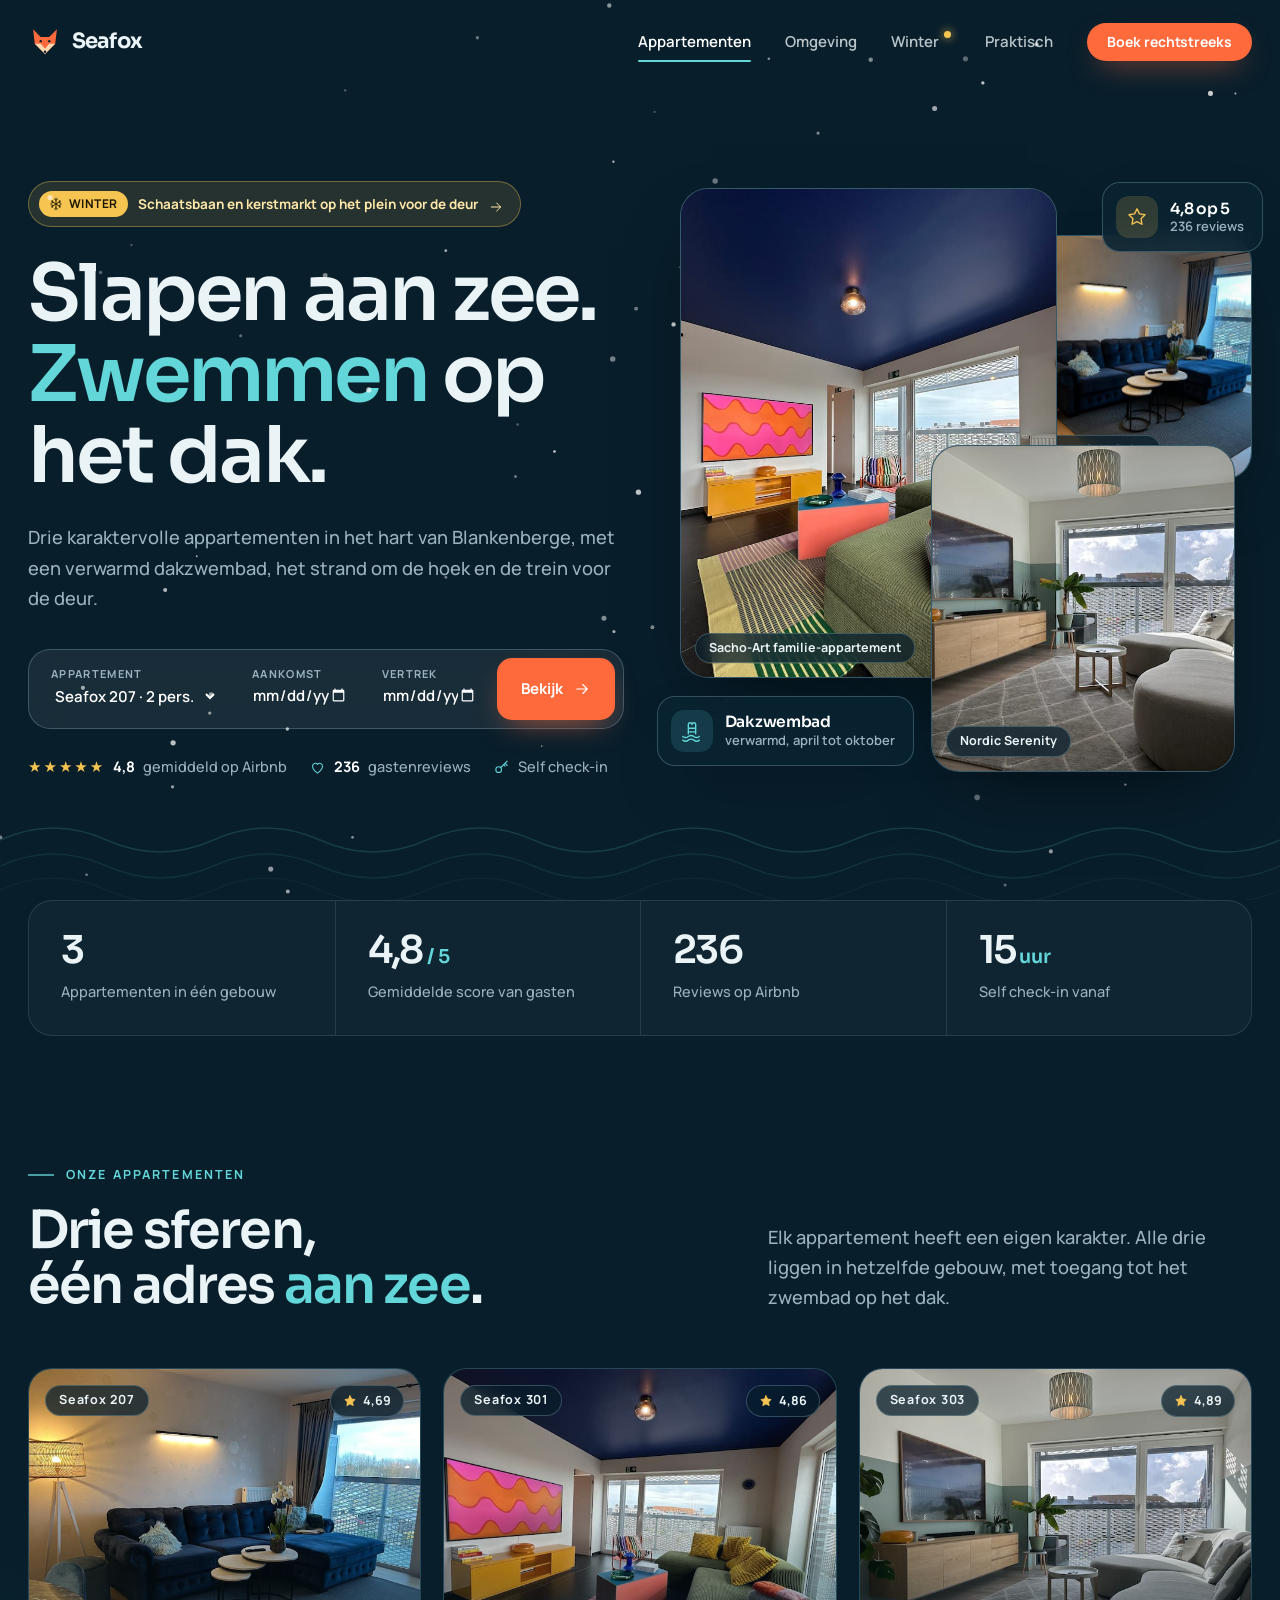
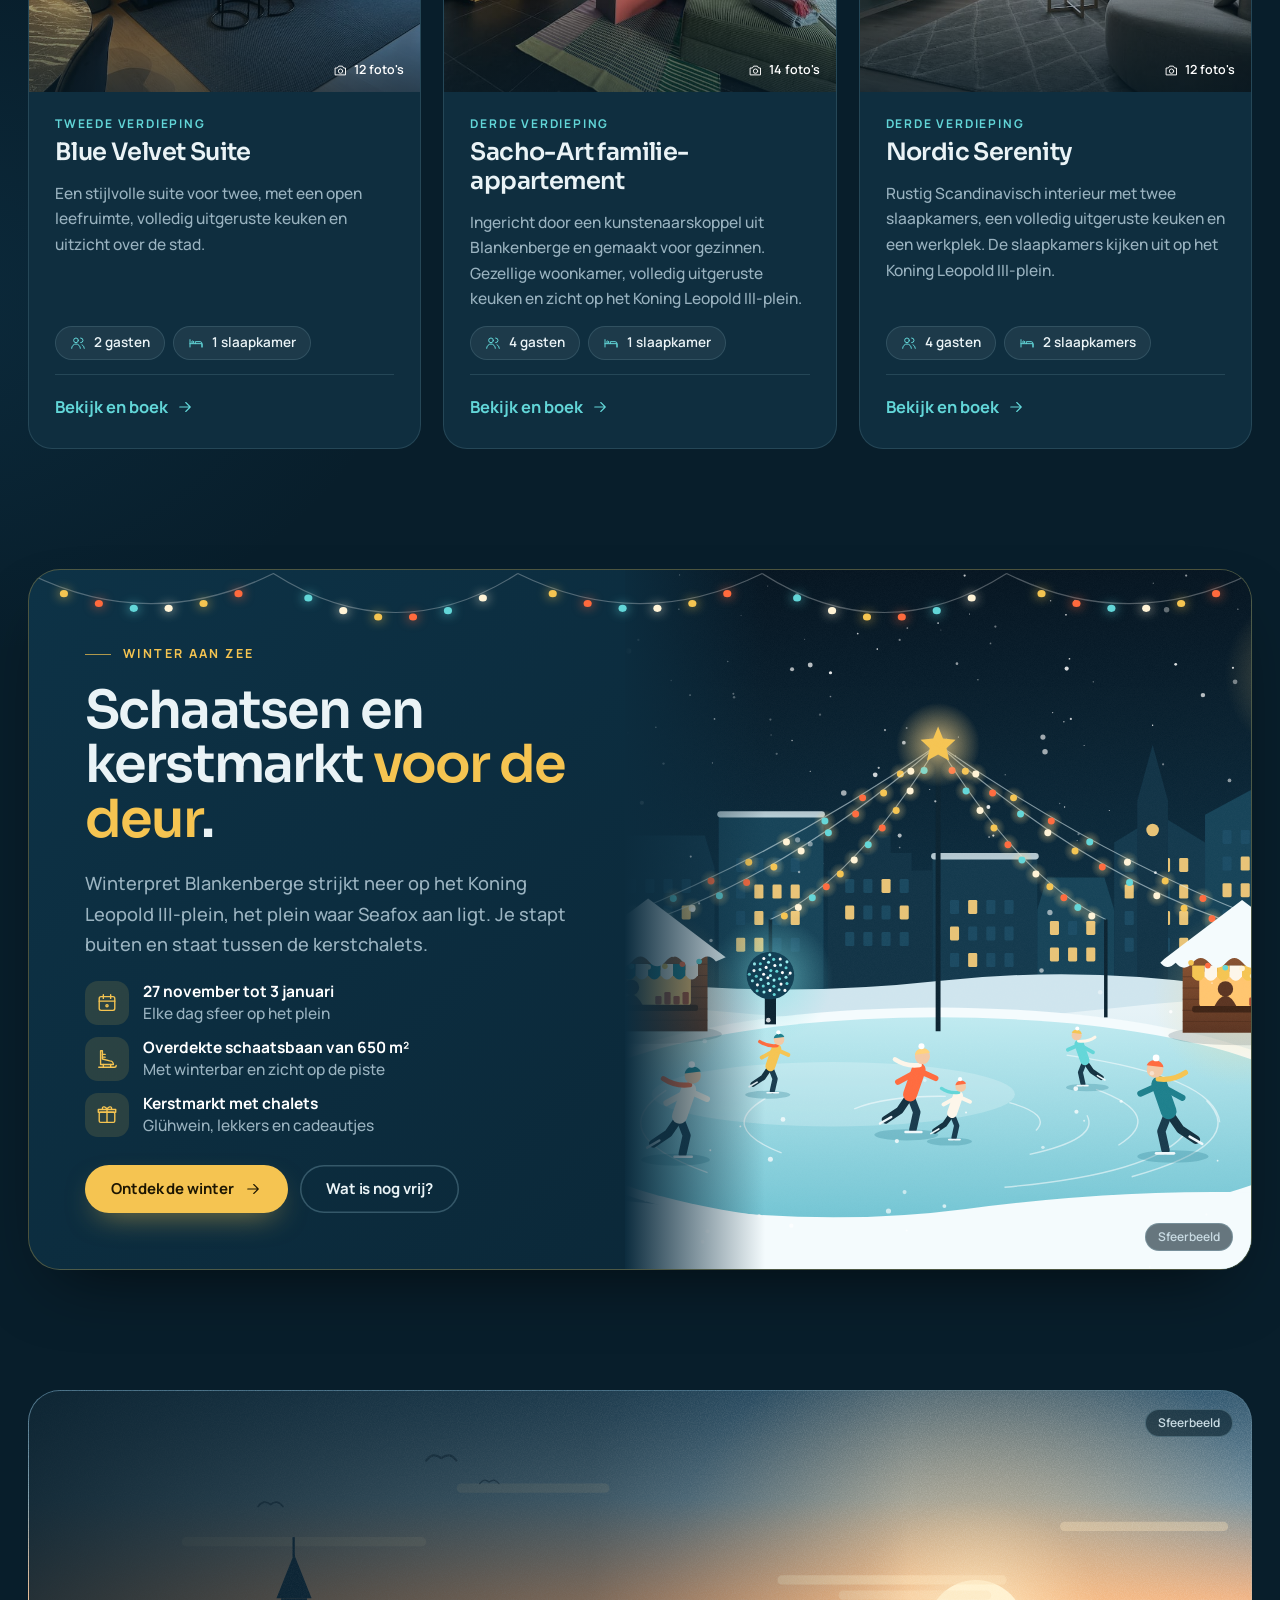
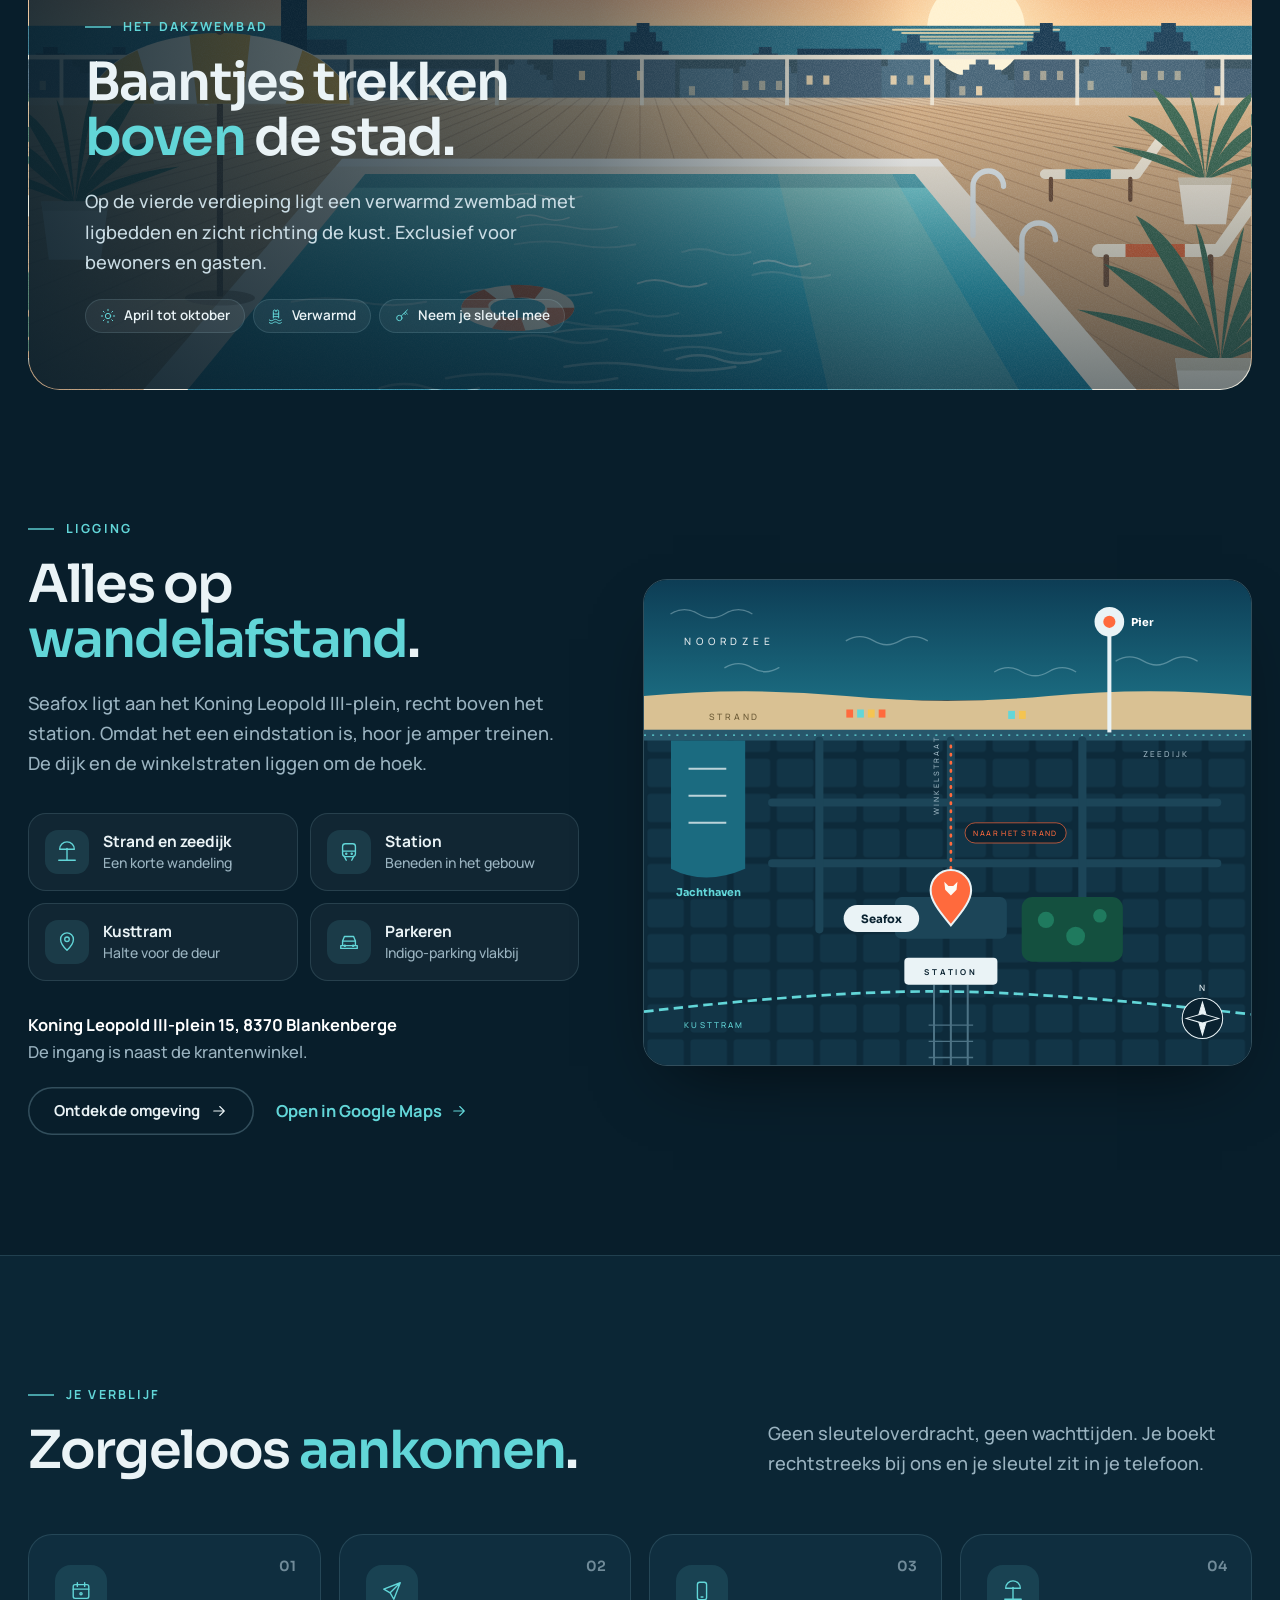
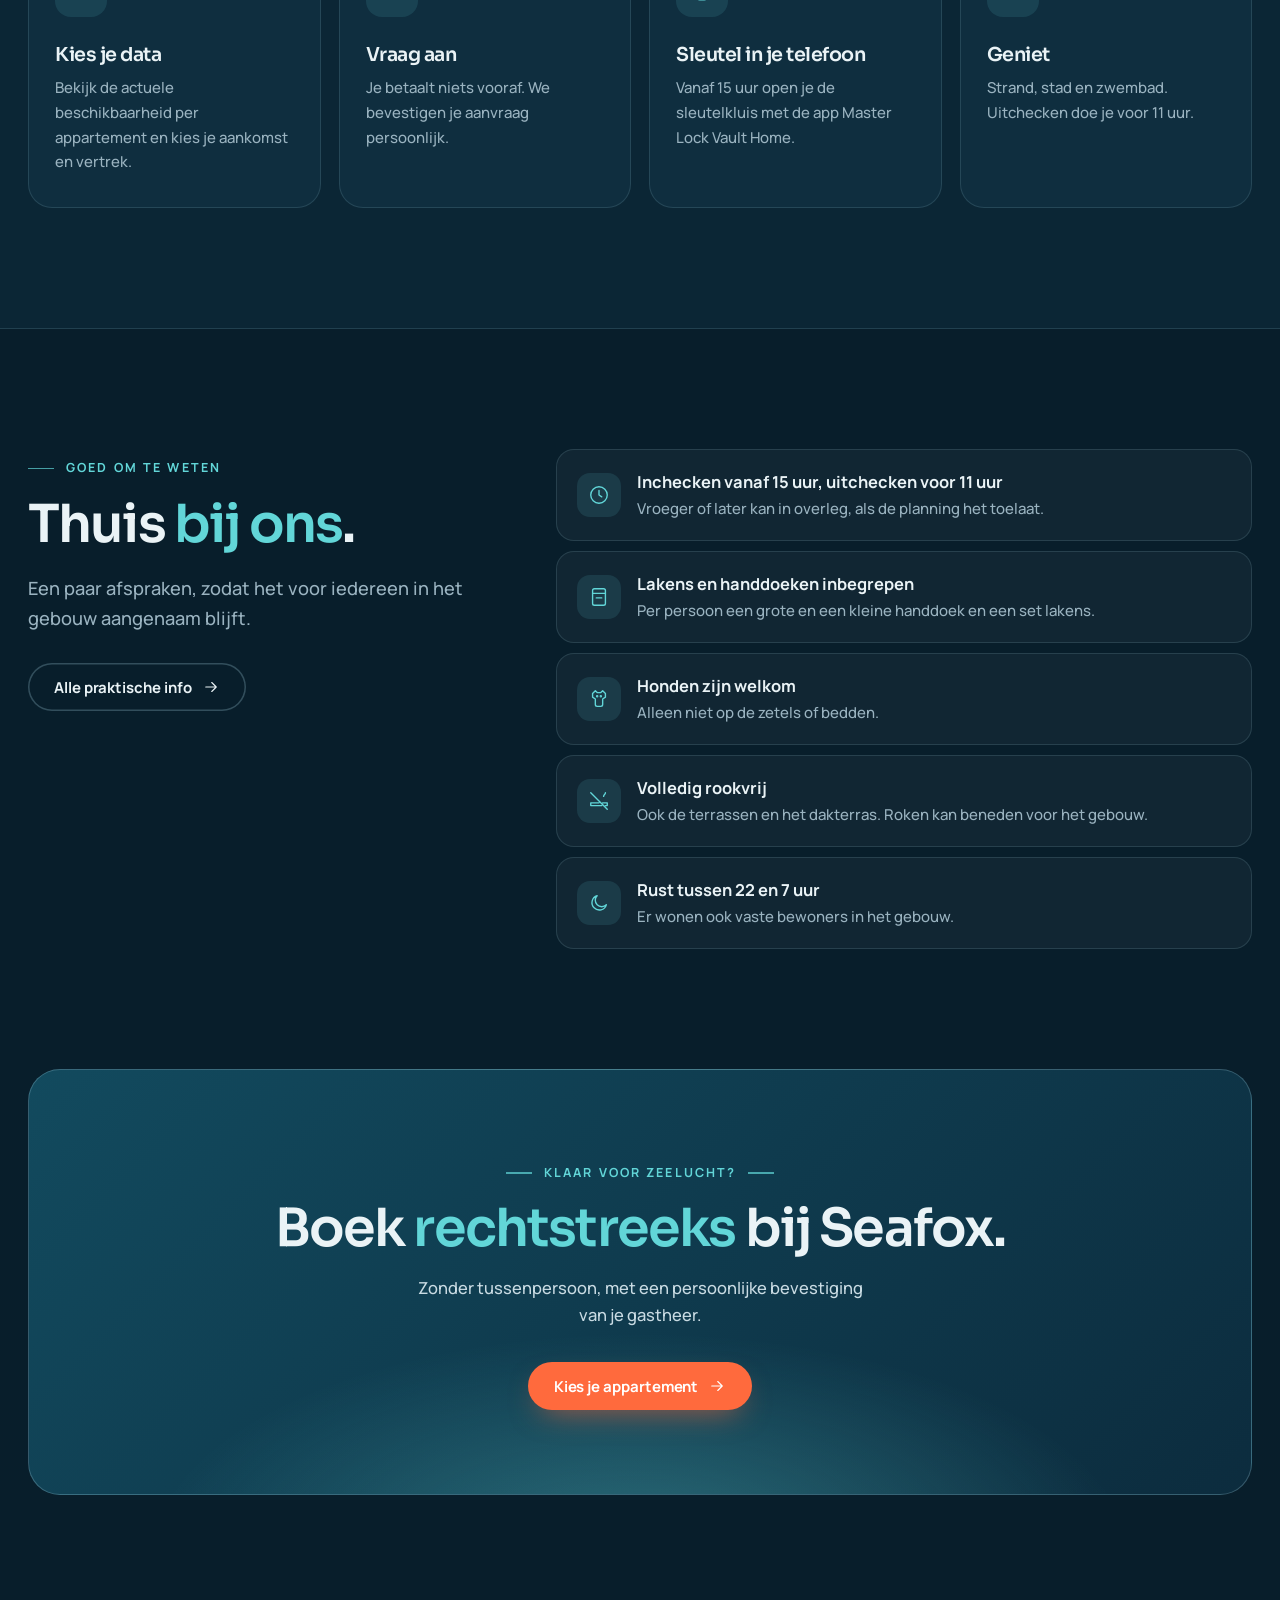
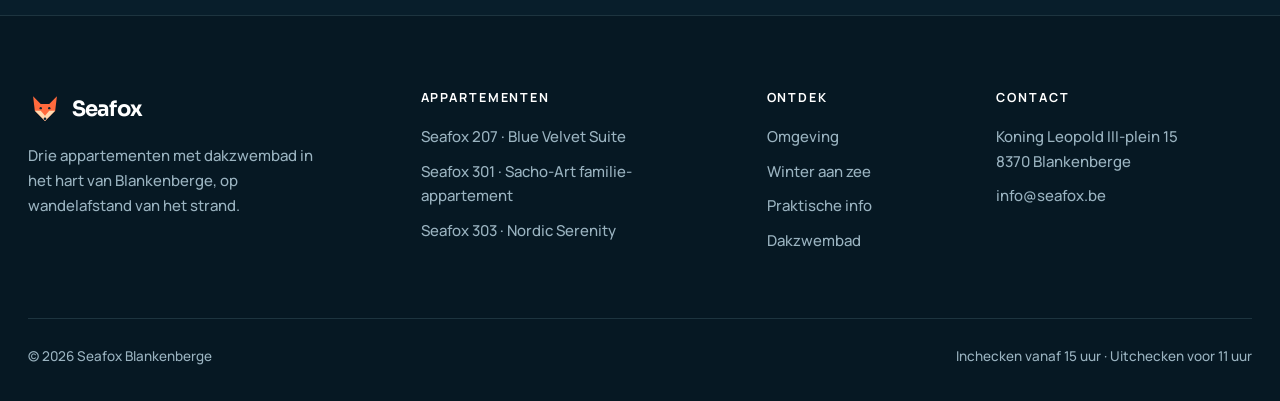
==== nieuw/index.html @ b952340f "Nieuw ontwerp op een tweede adres (map nieuw/) om te vergelijken Het huidige ontwerp blijft op het h" ====
<!doctype html>
<html lang="nl">
<head>
  <title>Seafox Blankenberge | Appartementen met dakzwembad aan zee</title>
  <meta name="description" content="Drie vakantieappartementen in het centrum van Blankenberge, boven het station en vlak bij het strand, met een verwarmd zwembad op het dak. Boek rechtstreeks.">
  <meta charset="utf-8">
  <meta name="robots" content="noindex">
  <meta name="viewport" content="width=device-width, initial-scale=1">
  <meta name="theme-color" content="#081e2b">
  <link rel="icon" href="assets/favicon.svg" type="image/svg+xml">
  <link rel="preconnect" href="https://fonts.googleapis.com">
  <link rel="preconnect" href="https://fonts.gstatic.com" crossorigin>
  <link href="https://fonts.googleapis.com/css2?family=Manrope:wght@500;600;700&family=Sora:wght@500;600;700&display=swap" rel="stylesheet">
  <link rel="stylesheet" href="assets/style.css">
</head>
<body>
  <header id="site-header"></header>

  <section class="hero" data-snow>
    <div class="wrap">
      <div>
        <a class="season-pill" href="winter.html" data-season="winter"><b><span data-icon="snow"></span>Winter</b>Schaatsbaan en kerstmarkt op het plein voor de deur <span class="ico go" data-icon="arrow"></span></a>
        <span class="eyebrow" data-season="other">Blankenberge · Belgische kust</span>
        <h1>Slapen aan zee.<br><em>Zwemmen</em> op het dak.</h1>
        <p class="lead">Drie karaktervolle appartementen in het hart van Blankenberge, met een verwarmd dakzwembad, het strand om de hoek en de trein voor de deur.</p>
        <form class="finder" id="finder">
          <label>Appartement <select id="f-apt"></select></label>
          <label>Aankomst <input type="date" id="f-arr"></label>
          <label>Vertrek <input type="date" id="f-dep"></label>
          <button class="btn" type="submit">Bekijk <span data-icon="arrow"></span></button>
        </form>
        <div class="trust">
          <span><span class="stars">★★★★★</span><b>4,8</b> gemiddeld op Airbnb</span>
          <span><span data-icon="heart"></span><b>236</b> gastenreviews</span>
          <span><span data-icon="key"></span>Self check-in</span>
        </div>
      </div>
      <div class="collage" id="collage"></div>
    </div>
    <svg class="waves" viewBox="0 0 1440 90" preserveAspectRatio="none" fill="none" stroke="currentColor" stroke-width="1.5" aria-hidden="true"><path d="M0 30q60-24 120 0t120 0 120 0 120 0 120 0 120 0 120 0 120 0 120 0 120 0 120 0 120 0"/><path d="M0 56q60-24 120 0t120 0 120 0 120 0 120 0 120 0 120 0 120 0 120 0 120 0 120 0 120 0" opacity=".6"/><path d="M0 80q60-24 120 0t120 0 120 0 120 0 120 0 120 0 120 0 120 0 120 0 120 0 120 0 120 0" opacity=".3"/></svg>
  </section>

  <section class="stats">
    <div class="wrap reveal">
      <div><b>3</b><span>Appartementen in één gebouw</span></div>
      <div><b>4,8<small>/ 5</small></b><span>Gemiddelde score van gasten</span></div>
      <div><b>236</b><span>Reviews op Airbnb</span></div>
      <div><b>15<small>uur</small></b><span>Self check-in vanaf</span></div>
    </div>
  </section>

  <section id="appartementen">
    <div class="wrap">
      <div class="section-head reveal">
        <div>
          <span class="eyebrow">Onze appartementen</span>
          <h2>Drie sferen,<br>één adres <em>aan zee</em>.</h2>
        </div>
        <p class="lead">Elk appartement heeft een eigen karakter. Alle drie liggen in hetzelfde gebouw, met toegang tot het zwembad op het dak.</p>
      </div>
      <div class="rooms" id="rooms"></div>
    </div>
  </section>

  <section class="winter-band" data-season="winter">
    <div class="wrap">
      <div class="winter-card reveal" data-lights>
        <div class="text" data-snow>
          <span class="eyebrow gold">Winter aan zee</span>
          <h2>Schaatsen en kerstmarkt <em style="color:var(--gold)">voor de deur</em>.</h2>
          <p class="lead">Winterpret Blankenberge strijkt neer op het Koning Leopold III-plein, het plein waar Seafox aan ligt. Je stapt buiten en staat tussen de kerstchalets.</p>
          <ul class="facts">
            <li><i data-icon="calendar"></i><span><b id="w-dates">27 november tot 3 januari</b>Elke dag sfeer op het plein</span></li>
            <li><i data-icon="skate"></i><span><b>Overdekte schaatsbaan van 650 m²</b>Met winterbar en zicht op de piste</span></li>
            <li><i data-icon="gift"></i><span><b>Kerstmarkt met chalets</b>Glühwein, lekkers en cadeautjes</span></li>
          </ul>
          <div class="chips" style="gap:12px;margin-top:6px">
            <a class="btn gold" href="winter.html">Ontdek de winter <span data-icon="arrow"></span></a>
            <a class="btn ghost" href="winter.html#vrij">Wat is nog vrij?</a>
          </div>
        </div>
        <div class="art"><img src="assets/illustrations/winter.svg" alt="Illustratie van een schaatsbaan en kerstmarkt bij avond" loading="lazy"><span class="sketch">Sfeerbeeld</span></div>
      </div>
    </div>
  </section>

  <section class="pool" id="zwembad">
    <div class="wrap">
      <div class="pool-card reveal" role="img" aria-label="Illustratie van het zwembad op het dak bij zonsondergang">
        <span class="sketch">Sfeerbeeld</span>
        <div class="text">
          <span class="eyebrow">Het dakzwembad</span>
          <h2>Baantjes trekken <em>boven</em> de stad.</h2>
          <p class="lead">Op de vierde verdieping ligt een verwarmd zwembad met ligbedden en zicht richting de kust. Exclusief voor bewoners en gasten.</p>
          <div class="chips">
            <span class="chip"><span data-icon="sun"></span>April tot oktober</span>
            <span class="chip"><span data-icon="pool"></span>Verwarmd</span>
            <span class="chip"><span data-icon="key"></span>Neem je sleutel mee</span>
          </div>
        </div>
      </div>
    </div>
  </section>

  <section id="ligging" style="padding-top:0">
    <div class="wrap place">
      <div class="reveal">
        <span class="eyebrow">Ligging</span>
        <h2>Alles op <em>wandelafstand</em>.</h2>
        <p class="lead">Seafox ligt aan het Koning Leopold III-plein, recht boven het station. Omdat het een eindstation is, hoor je amper treinen. De dijk en de winkelstraten liggen om de hoek.</p>
        <ul class="near">
          <li><span data-icon="beach"></span><b>Strand en zeedijk</b><span>Een korte wandeling</span></li>
          <li><span data-icon="train"></span><b>Station</b><span>Beneden in het gebouw</span></li>
          <li><span data-icon="pin"></span><b>Kusttram</b><span>Halte voor de deur</span></li>
          <li><span data-icon="car"></span><b>Parkeren</b><span>Indigo-parking vlakbij</span></li>
        </ul>
        <p class="address"><b>Koning Leopold III-plein 15, 8370 Blankenberge</b><br>De ingang is naast de krantenwinkel.</p>
        <div class="chips" style="gap:22px;align-items:center">
          <a class="btn ghost" href="omgeving.html">Ontdek de omgeving <span data-icon="arrow"></span></a>
          <a class="link" href="https://www.google.com/maps/search/?api=1&query=Koning+Leopold+III-plein+15+8370+Blankenberge" target="_blank" rel="noopener">Open in Google Maps <span data-icon="arrow"></span></a>
        </div>
      </div>
      <div class="map reveal d1">
        <svg viewBox="0 0 900 720" font-family="Manrope, sans-serif" role="img" aria-label="Schematische kaart van Blankenberge met Seafox bij het station">
          <defs>
            <linearGradient id="m-sea" x1="0" y1="0" x2="0" y2="1"><stop offset="0" stop-color="#0d3d55"/><stop offset="1" stop-color="#1b6b80"/></linearGradient>
            <pattern id="m-blocks" width="64" height="52" patternUnits="userSpaceOnUse"><rect width="64" height="52" fill="#0d2a3a"/><rect x="5" y="5" width="54" height="42" rx="5" fill="#123547"/></pattern>
          </defs>
          <rect width="900" height="720" fill="url(#m-blocks)"/>
          <rect width="900" height="178" fill="url(#m-sea)"/>
          <g fill="none" stroke="#cfe9ee" stroke-width="2" opacity=".35" stroke-linecap="round"><path d="M40 50q20-12 40 0t40 0 40 0M300 90q20-12 40 0t40 0 40 0M700 120q20-12 40 0t40 0 40 0M120 130q20-12 40 0t40 0M520 136q20-12 40 0t40 0 40 0"/></g>
          <text x="60" y="96" fill="#fff" font-size="15" letter-spacing="7" opacity=".85">NOORDZEE</text>
          <path d="M0 172q150-14 300 0t300 0 300 0v52H0z" fill="#d9c193"/>
          <rect y="222" width="900" height="16" fill="#27576b"/><path d="M0 230h900" stroke="#62d6d8" stroke-width="2" stroke-dasharray="3 9"/>
          <text x="96" y="208" fill="#6b5a36" font-size="13" letter-spacing="4">STRAND</text>
          <text x="740" y="262" fill="#9ab3c0" font-size="12" letter-spacing="3">ZEEDIJK</text>
          <g><rect x="300" y="192" width="10" height="12" fill="#ff6a3d"/><rect x="316" y="192" width="10" height="12" fill="#62d6d8"/><rect x="332" y="192" width="10" height="12" fill="#f5c451"/><rect x="348" y="192" width="10" height="12" fill="#ff6a3d"/><rect x="540" y="194" width="10" height="12" fill="#62d6d8"/><rect x="556" y="194" width="10" height="12" fill="#f5c451"/></g>
          <path d="M690 226V76" stroke="#eaf3f6" stroke-width="6"/><circle cx="690" cy="62" r="22" fill="#eaf3f6"/><circle cx="690" cy="62" r="9" fill="#ff6a3d"/>
          <text x="722" y="68" fill="#fff" font-size="16" font-weight="700" font-family="Sora, sans-serif">Pier</text>
          <path d="M40 238h110v190q-60 26-110 0z" fill="#1b6b80"/><g stroke="#fff" stroke-width="3" opacity=".7"><path d="M66 280h56M66 320h56M66 360h56"/></g>
          <text x="48" y="468" fill="#62d6d8" font-size="16" font-weight="700" font-family="Sora, sans-serif">Jachthaven</text>
          <g stroke="#1c4558" stroke-width="12" fill="none" stroke-linecap="round"><path d="M455 238V470"/><path d="M190 330h660M190 420h660"/><path d="M260 238v280M650 238v280"/></g>
          <rect x="560" y="470" width="150" height="96" rx="16" fill="#14503f"/><g fill="#1f7a5e"><circle cx="596" cy="504" r="12"/><circle cx="640" cy="528" r="14"/><circle cx="676" cy="498" r="10"/></g>
          <path d="M0 640q260-30 430-30t470 34" fill="none" stroke="#62d6d8" stroke-width="4" stroke-dasharray="14 8"/>
          <text x="60" y="664" fill="#62d6d8" font-size="12" letter-spacing="3">KUSTTRAM</text>
          <rect x="372" y="470" width="166" height="62" rx="10" fill="#1c4558"/>
          <g stroke="#4d7385" stroke-width="3"><path d="M430 600v120M455 600v120M480 600v120"/></g><g stroke="#4d7385" stroke-width="2"><path d="M422 660h66M422 684h66M422 708h66"/></g>
          <rect x="386" y="560" width="138" height="40" rx="6" fill="#eaf3f6"/><text x="455" y="585" fill="#0a2230" font-weight="700" font-size="12" letter-spacing="4" text-anchor="middle">STATION</text>
          <path d="M455 440V246" fill="none" stroke="#ff6a3d" stroke-width="4" stroke-dasharray="2 10" stroke-linecap="round"/>
          <g transform="translate(476 360)"><rect width="150" height="30" rx="15" fill="#0a2230" stroke="#ff6a3d"/><text x="75" y="20" fill="#ff6a3d" font-size="11" letter-spacing="2" text-anchor="middle">NAAR HET STRAND</text></g>
          <text x="438" y="290" fill="#9ab3c0" font-size="11" letter-spacing="3" transform="rotate(-90 438 290)" text-anchor="middle">WINKELSTRAAT</text>
          <circle class="pulse" cx="455" cy="478" r="16" fill="#ff6a3d"/>
          <path d="M455 512c-20-24-30-38-30-52a30 30 0 0 1 60 0c0 14-10 28-30 52z" fill="#ff6a3d" stroke="#eaf3f6" stroke-width="3"/>
          <g transform="translate(441 444) scale(.7)"><path d="M6 5l9 9h10l9-9-2 17-12 12L8 22z" fill="#fdfaf4"/></g>
          <g transform="translate(296 482)"><rect width="112" height="40" rx="20" fill="#eaf3f6"/><text x="56" y="26" fill="#0a2230" font-size="17" text-anchor="middle" font-family="Sora, sans-serif" font-weight="700">Seafox</text></g>
          <g transform="translate(828 650)" fill="none" stroke="#eaf3f6" stroke-width="1.5"><circle r="30" fill="#0a2230"/><path d="M0-24l7 24-7 24-7-24z" fill="#eaf3f6"/><path d="M-24 0l24-7 24 7-24 7z" fill="#0a2230"/></g>
          <text x="828" y="610" fill="#eaf3f6" font-size="13" text-anchor="middle">N</text>
          
        </svg>
      </div>
    </div>
  </section>

  <section class="band" id="verblijf">
    <div class="wrap">
      <div class="section-head reveal">
        <div>
          <span class="eyebrow">Je verblijf</span>
          <h2>Zorgeloos <em>aankomen</em>.</h2>
        </div>
        <p class="lead">Geen sleuteloverdracht, geen wachttijden. Je boekt rechtstreeks bij ons en je sleutel zit in je telefoon.</p>
      </div>
      <div class="steps">
        <div class="step reveal"><span data-icon="calendar"></span><h3>Kies je data</h3><p>Bekijk de actuele beschikbaarheid per appartement en kies je aankomst en vertrek.</p></div>
        <div class="step reveal d1"><span data-icon="send"></span><h3>Vraag aan</h3><p>Je betaalt niets vooraf. We bevestigen je aanvraag persoonlijk.</p></div>
        <div class="step reveal d2"><span data-icon="phone"></span><h3>Sleutel in je telefoon</h3><p>Vanaf 15 uur open je de sleutelkluis met de app Master Lock Vault Home.</p></div>
        <div class="step reveal d3"><span data-icon="beach"></span><h3>Geniet</h3><p>Strand, stad en zwembad. Uitchecken doe je voor 11 uur.</p></div>
      </div>
    </div>
  </section>

  <section>
    <div class="wrap rules">
      <div class="reveal">
        <span class="eyebrow">Goed om te weten</span>
        <h2>Thuis <em>bij ons</em>.</h2>
        <p class="lead">Een paar afspraken, zodat het voor iedereen in het gebouw aangenaam blijft.</p>
        <a class="btn ghost" href="praktisch.html">Alle praktische info <span data-icon="arrow"></span></a>
      </div>
      <ul class="rule-list reveal d1">
        <li><span data-icon="clock"></span><b>Inchecken vanaf 15 uur, uitchecken voor 11 uur</b><span>Vroeger of later kan in overleg, als de planning het toelaat.</span></li>
        <li><span data-icon="towel"></span><b>Lakens en handdoeken inbegrepen</b><span>Per persoon een grote en een kleine handdoek en een set lakens.</span></li>
        <li><span data-icon="dog"></span><b>Honden zijn welkom</b><span>Alleen niet op de zetels of bedden.</span></li>
        <li><span data-icon="nosmoke"></span><b>Volledig rookvrij</b><span>Ook de terrassen en het dakterras. Roken kan beneden voor het gebouw.</span></li>
        <li><span data-icon="moon"></span><b>Rust tussen 22 en 7 uur</b><span>Er wonen ook vaste bewoners in het gebouw.</span></li>
      </ul>
    </div>
  </section>

  <section class="cta">
    <div class="wrap">
      <div class="cta-card reveal">
        <span class="eyebrow">Klaar voor zeelucht?</span>
        <h2>Boek <em>rechtstreeks</em> bij Seafox.</h2>
        <p>Zonder tussenpersoon, met een persoonlijke bevestiging van je gastheer.</p>
        <a class="btn" href="#appartementen">Kies je appartement <span data-icon="arrow"></span></a>
      </div>
    </div>
  </section>

  <footer id="site-footer"></footer>

  <script type="module">
    import { icon, cover, small, initSite, isoDate } from "./assets/site.js";
    const { apartments } = await initSite("home");

    // Collage bovenaan: één foto per appartement.
    const pos = ["c1", "c2", "c3"];
    document.getElementById("collage").innerHTML = `<div class="orb"></div>` +
      [apartments[1], apartments[0], apartments[2]].map((a, i) => {
        const p = a.photos[i === 0 ? 1 : 0] ?? a.photos[0];
        const src = p ? small(p.src) : `assets/illustrations/${a.id}.svg`;
        return `<figure class="${pos[i]}"><img src="${src}" alt="${a.name}, ${a.subtitle}" ${i ? 'loading="lazy"' : ""}><figcaption>${a.subtitle}</figcaption></figure>`;
      }).join("") +
      `<div class="badge b1"><i>${icon("pool")}</i><span><b>Dakzwembad</b>verwarmd, april tot oktober</span></div>
       <div class="badge b2"><i>${icon("star")}</i><span><b>4,8 op 5</b>236 reviews</span></div>`;

    document.getElementById("rooms").innerHTML = apartments.map((a, i) => `
      <a class="room reveal d${i}" href="appartement.html?id=${a.id}">
        <div class="pic">
          ${cover(a)}
          <span class="no">${a.name}</span>
          <span class="rate">${icon("star")}${a.rating.split(" uit")[0]}</span>
          ${a.photos.length ? `<span class="count">${icon("camera")}${a.photos.length} foto's</span>` : ""}
        </div>
        <div class="body">
          <h3><small>${a.floor}</small>${a.subtitle}</h3>
          <p>${a.summary}</p>
          <div class="chips">
            <span class="chip">${icon("users")}${a.guests} gasten</span>
            <span class="chip">${icon("bed")}${a.bedrooms} slaapkamer${a.bedrooms > 1 ? "s" : ""}</span>
          </div>
          <div class="foot"><span class="link">Bekijk en boek ${icon("arrow")}</span></div>
        </div>
      </a>`).join("");
    document.querySelectorAll("#rooms .reveal").forEach((el) => requestAnimationFrame(() => el.classList.add("in")));

    // Zoekbalk: stuurt door naar het gekozen appartement met de datums al ingevuld.
    const sel = document.getElementById("f-apt");
    sel.innerHTML = apartments.map((a) => `<option value="${a.id}">${a.name} · ${a.guests} pers.</option>`).join("");
    const today = isoDate(new Date());
    document.getElementById("f-arr").min = today;
    document.getElementById("f-dep").min = today;
    document.getElementById("finder").addEventListener("submit", (e) => {
      e.preventDefault();
      const q = new URLSearchParams({ id: sel.value });
      const arr = document.getElementById("f-arr").value, dep = document.getElementById("f-dep").value;
      if (arr) q.set("arr", arr);
      if (dep) q.set("dep", dep);
      location.href = `appartement.html?${q}#boeken`;
    });
  </script>
</body>
</html>
---- nieuw/assets/style.css ----
/* Seafox Blankenberge — donker zee-ontwerp */
:root {
  --bg: #081e2b;
  --bg-2: #0b2635;
  --card: #0f2e3f;
  --card-2: #143a4e;
  --line: rgba(170, 215, 232, .14);
  --line-2: rgba(170, 215, 232, .26);
  --text: #eaf3f6;
  --muted: #9ab3c0;
  --aqua: #62d6d8;
  --aqua-d: #1c7f8c;
  --coral: #ff6a3d;
  --coral-d: #e9532a;
  --gold: #f5c451;
  --r: 24px;
  --r-sm: 14px;
  --head: "Sora", system-ui, -apple-system, "Segoe UI", sans-serif;
  --body: "Manrope", system-ui, -apple-system, "Segoe UI", sans-serif;
  --shadow: 0 30px 70px -30px rgba(0, 0, 0, .65);
}

* { box-sizing: border-box; }
html { scroll-behavior: smooth; scroll-padding-top: 96px; -webkit-text-size-adjust: 100%; }
body {
  margin: 0;
  font: 500 16.5px/1.65 var(--body);
  color: var(--text);
  background:
    radial-gradient(1100px 620px at 88% -8%, rgba(44, 150, 168, .22), transparent 62%),
    radial-gradient(900px 600px at -10% 28%, rgba(28, 100, 140, .18), transparent 60%),
    var(--bg);
  background-attachment: scroll;
  -webkit-font-smoothing: antialiased;
  overflow-x: hidden;
}
img, svg { display: block; max-width: 100%; }
a { color: inherit; text-decoration: none; }
button, input, select, textarea { font: inherit; color: inherit; }
ul { list-style: none; margin: 0; padding: 0; }
h1, h2, h3, h4 { font-family: var(--head); font-weight: 600; letter-spacing: -.035em; line-height: 1.04; margin: 0; }
h1 { font-size: clamp(2.55rem, 6.1vw, 5.2rem); }
h2 { font-size: clamp(2rem, 4.1vw, 3.3rem); }
h3 { font-size: 1.35rem; letter-spacing: -.025em; line-height: 1.2; }
h1 em, h2 em { font-style: normal; color: var(--aqua); }
p { margin: 0; }
::selection { background: var(--aqua); color: #06202b; }

.wrap { width: min(1240px, 100% - 56px); margin-inline: auto; }
section { padding: 120px 0; position: relative; }
.ico { width: 22px; height: 22px; flex: none; }

.eyebrow {
  display: inline-flex; align-items: center; gap: 12px;
  font: 700 12.5px/1 var(--body); letter-spacing: .17em; text-transform: uppercase; color: var(--aqua);
  margin-bottom: 22px;
}
.eyebrow::before { content: ""; width: 26px; height: 1.5px; background: currentColor; opacity: .7; }
.eyebrow.gold { color: var(--gold); }
.lead { font-size: 1.14rem; color: var(--muted); max-width: 56ch; }
.muted { color: var(--muted); }

/* ---------- Knoppen en labels ---------- */
.btn {
  display: inline-flex; align-items: center; justify-content: center; gap: 10px;
  padding: 15px 26px; border-radius: 999px; border: 0; cursor: pointer; white-space: nowrap;
  font: 700 15px/1 var(--body); letter-spacing: -.005em;
  background: var(--coral); color: #fff;
  box-shadow: 0 12px 30px -12px rgba(255, 106, 61, .7);
  transition: transform .2s, background .2s, box-shadow .2s;
}
.btn:hover { background: var(--coral-d); transform: translateY(-2px); }
.btn .ico { width: 18px; height: 18px; }
.btn.sm { padding: 12px 20px; font-size: 14px; }
.btn.ghost { background: transparent; color: var(--text); box-shadow: inset 0 0 0 1.5px var(--line-2); }
.btn.ghost:hover { background: rgba(255, 255, 255, .06); box-shadow: inset 0 0 0 1.5px var(--aqua); }
.btn.gold { background: var(--gold); color: #1d1602; box-shadow: 0 12px 30px -12px rgba(245, 196, 81, .6); }
.btn.gold:hover { background: #ffd56d; }
.link { display: inline-flex; align-items: center; gap: 8px; font-weight: 700; color: var(--aqua); }
.link .ico { width: 18px; height: 18px; transition: transform .2s; }
.link:hover .ico, a:hover > .link .ico { transform: translateX(4px); }
.chip {
  display: inline-flex; align-items: center; gap: 8px; padding: 8px 14px; border-radius: 999px;
  font: 600 13.5px/1 var(--body); color: var(--text);
  background: rgba(255, 255, 255, .06); border: 1px solid var(--line);
}
.chip .ico { width: 16px; height: 16px; color: var(--aqua); }
.chip.star .ico { color: var(--gold); fill: var(--gold); }
.chips { display: flex; flex-wrap: wrap; gap: 8px; }

/* ---------- Kop ---------- */
.hdr { position: fixed; inset: 0 0 auto 0; z-index: 50; transition: background .3s, box-shadow .3s; }
.hdr .wrap { display: flex; align-items: center; justify-content: space-between; height: 84px; transition: height .3s; }
.hdr.solid { background: rgba(8, 30, 43, .82); backdrop-filter: blur(16px); -webkit-backdrop-filter: blur(16px); box-shadow: 0 1px 0 var(--line); }
.hdr.solid .wrap { height: 70px; }
.logo { display: inline-flex; align-items: center; gap: 10px; font: 700 1.32rem/1 var(--head); letter-spacing: -.04em; }
.logo svg { width: 34px; height: 34px; }
.nav { display: flex; align-items: center; gap: 34px; }
.nav a:not(.btn) { position: relative; font-weight: 600; font-size: 15px; color: rgba(234, 243, 246, .78); transition: color .2s; }
.nav a:not(.btn):hover, .nav a[aria-current] { color: #fff; }
.nav a[aria-current]::after { content: ""; position: absolute; left: 0; right: 0; bottom: -8px; height: 2px; border-radius: 2px; background: var(--aqua); }
.nav .dot { display: inline-block; width: 7px; height: 7px; margin: 0 0 9px 5px; border-radius: 50%; background: var(--gold); box-shadow: 0 0 10px var(--gold); animation: twinkle 2.2s ease-in-out infinite; }
.burger { display: none; width: 46px; height: 46px; border-radius: 50%; border: 1px solid var(--line-2); background: rgba(255, 255, 255, .05); cursor: pointer; position: relative; }
.burger span { position: absolute; left: 13px; right: 13px; height: 2px; border-radius: 2px; background: #fff; transition: transform .25s, top .25s; }
.burger span:first-child { top: 18px; }
.burger span:last-child { top: 26px; }
.menu-open .burger span:first-child { top: 22px; transform: rotate(45deg); }
.menu-open .burger span:last-child { top: 22px; transform: rotate(-45deg); }

/* ---------- Opening (start) ---------- */
.hero { padding: 150px 0 90px; min-height: min(100svh, 980px); display: flex; align-items: center; overflow: hidden; }
.hero .wrap { display: grid; grid-template-columns: 1.02fr .98fr; gap: 56px; align-items: center; }
.hero .wrap > * { min-width: 0; }
.hero h1 { margin-bottom: 26px; }
.hero .lead { margin-bottom: 36px; }
.season-pill {
  display: inline-flex; align-items: center; gap: 10px; margin-bottom: 26px; padding: 9px 16px 9px 10px; border-radius: 999px;
  font: 700 13.5px/1.2 var(--body); color: #ffe7a8;
  background: rgba(245, 196, 81, .12); border: 1px solid rgba(245, 196, 81, .38);
}
.season-pill b { flex: none; display: inline-flex; align-items: center; gap: 6px; padding: 6px 10px; border-radius: 999px; background: var(--gold); color: #1d1602; font-size: 12px; letter-spacing: .04em; text-transform: uppercase; }
.season-pill b .ico { width: 14px; height: 14px; }
.season-pill .ico.go { width: 16px; height: 16px; }

.finder {
  display: grid; grid-template-columns: 1.5fr .95fr .95fr auto; gap: 6px; align-items: stretch; padding: 8px;
  border-radius: 22px; background: rgba(255, 255, 255, .07); border: 1px solid var(--line-2);
  backdrop-filter: blur(14px); -webkit-backdrop-filter: blur(14px);
}
.finder label { display: flex; flex-direction: column; gap: 4px; padding: 10px 14px; border-radius: 15px; font: 700 11px/1 var(--body); letter-spacing: .12em; text-transform: uppercase; color: var(--muted); min-width: 0; }
.finder label:hover { background: rgba(255, 255, 255, .05); }
.finder select, .finder input { background: none; border: 0; outline: 0; padding: 2px 0; font: 600 15px/1.3 var(--body); color: #fff; width: 100%; min-width: 0; letter-spacing: 0; text-transform: none; color-scheme: dark; }
.finder option { color: #0a2230; }
.finder .btn { border-radius: 15px; padding-inline: 24px; }
.trust { display: flex; flex-wrap: wrap; align-items: center; gap: 10px 22px; margin-top: 26px; font-size: 14.5px; color: var(--muted); }
.trust span { display: inline-flex; align-items: center; gap: 8px; }
.trust .ico { width: 17px; height: 17px; color: var(--aqua); }
.trust .stars { color: var(--gold); letter-spacing: 2px; font-size: 15px; }
.trust b { color: #fff; }

.collage { position: relative; aspect-ratio: 1 / 1.02; }
.collage figure { position: absolute; margin: 0; border-radius: 28px; overflow: hidden; box-shadow: var(--shadow); border: 1px solid var(--line-2); background: var(--card); }
.collage img { width: 100%; height: 100%; object-fit: cover; }
.collage figcaption { position: absolute; left: 14px; bottom: 14px; padding: 8px 13px; border-radius: 999px; font: 700 12.5px/1 var(--body); background: rgba(8, 30, 43, .72); backdrop-filter: blur(8px); -webkit-backdrop-filter: blur(8px); border: 1px solid var(--line-2); }
.collage .c1 { inset: 0 34% 16% 0; z-index: 2; animation: float 9s ease-in-out infinite; }
.collage .c2 { inset: 8% 0 50% 58%; animation: float 11s ease-in-out -3s infinite; }
.collage .c3 { inset: 44% 3% 0 44%; z-index: 3; animation: float 10s ease-in-out -6s infinite; }
.collage .orb { position: absolute; inset: 12% 8% 8% 12%; border-radius: 50%; background: radial-gradient(circle, rgba(98, 214, 216, .28), transparent 65%); filter: blur(30px); }
.collage .badge {
  position: absolute; z-index: 4; display: flex; align-items: center; gap: 12px; padding: 13px 18px 13px 13px; border-radius: 18px;
  background: rgba(10, 36, 50, .86); backdrop-filter: blur(12px); -webkit-backdrop-filter: blur(12px); border: 1px solid var(--line-2); box-shadow: var(--shadow);
  font: 600 13px/1.3 var(--body); color: var(--muted);
}
.collage .badge b { display: block; font: 600 15.5px/1.2 var(--head); color: #fff; letter-spacing: -.02em; }
.collage .badge i { display: grid; place-items: center; width: 42px; height: 42px; border-radius: 13px; background: rgba(98, 214, 216, .14); color: var(--aqua); }
.collage .badge.b1 { left: -4%; bottom: 1%; }
.collage .badge.b2 { right: -2%; top: -1%; }
.collage .badge.b2 i { background: rgba(245, 196, 81, .16); color: var(--gold); }
.waves { position: absolute; left: 0; right: 0; bottom: 0; width: 100%; height: 90px; color: var(--aqua); opacity: .16; pointer-events: none; }

/* ---------- Cijfers ---------- */
.stats { padding: 0; }
.stats .wrap { display: grid; grid-template-columns: repeat(4, 1fr); border: 1px solid var(--line); border-radius: var(--r); background: rgba(255, 255, 255, .03); }
.stats .wrap > div { padding: 30px 32px; border-left: 1px solid var(--line); }
.stats .wrap > div:first-child { border-left: 0; }
.stats b { display: block; font: 600 2.4rem/1 var(--head); letter-spacing: -.04em; margin-bottom: 8px; }
.stats b small { font-size: .5em; color: var(--aqua); margin-left: 4px; letter-spacing: 0; }
.stats span { color: var(--muted); font-size: 14.5px; }

/* ---------- Sectiekop ---------- */
.section-head { display: grid; grid-template-columns: 1fr auto; gap: 30px 60px; align-items: end; margin-bottom: 56px; }
.section-head .lead { max-width: 44ch; }

/* ---------- Appartementkaarten ---------- */
.rooms { display: grid; grid-template-columns: repeat(3, 1fr); gap: 22px; }
.room { display: flex; flex-direction: column; border-radius: var(--r); overflow: hidden; background: var(--card); border: 1px solid var(--line); transition: transform .35s, border-color .35s, box-shadow .35s; min-width: 0; }
.room:hover { transform: translateY(-6px); border-color: var(--line-2); box-shadow: var(--shadow); }
.room .pic { position: relative; aspect-ratio: 4 / 3.3; overflow: hidden; background: var(--card-2); }
.room .pic img { width: 100%; height: 100%; object-fit: cover; transition: transform .8s cubic-bezier(.2, .7, .2, 1); }
.room:hover .pic img { transform: scale(1.06); }
.room .pic::after { content: ""; position: absolute; inset: 40% 0 0; background: linear-gradient(transparent, rgba(8, 30, 43, .7)); }
.room .no { position: absolute; left: 16px; top: 16px; z-index: 1; padding: 8px 13px; border-radius: 999px; font: 700 12.5px/1 var(--body); letter-spacing: .06em; background: rgba(8, 30, 43, .72); backdrop-filter: blur(8px); -webkit-backdrop-filter: blur(8px); border: 1px solid var(--line-2); }
.room .rate { position: absolute; right: 16px; top: 16px; z-index: 1; display: inline-flex; align-items: center; gap: 6px; padding: 8px 12px; border-radius: 999px; font: 700 12.5px/1 var(--body); background: rgba(8, 30, 43, .72); backdrop-filter: blur(8px); -webkit-backdrop-filter: blur(8px); border: 1px solid var(--line-2); }
.room .rate .ico { width: 14px; height: 14px; color: var(--gold); fill: var(--gold); }
.room .count { position: absolute; right: 16px; bottom: 14px; z-index: 1; display: inline-flex; align-items: center; gap: 6px; font: 600 12.5px/1 var(--body); color: #fff; }
.room .count .ico { width: 15px; height: 15px; }
.room .body { display: flex; flex-direction: column; gap: 14px; padding: 26px 26px 28px; flex: 1; }
.room h3 { font-size: 1.5rem; }
.room h3 small { display: block; margin-bottom: 8px; font: 700 12px/1 var(--body); letter-spacing: .15em; text-transform: uppercase; color: var(--aqua); }
.room p { color: var(--muted); font-size: 15.5px; flex: 1; }
.room .foot { display: flex; align-items: center; justify-content: space-between; gap: 12px; padding-top: 18px; border-top: 1px solid var(--line); }

/* ---------- Winter ---------- */
.winter-band { padding: 0 0 120px; }
.winter-card { position: relative; display: grid; grid-template-columns: 1fr 1.05fr; border-radius: 32px; overflow: hidden; background: linear-gradient(135deg, #0d3246, #0a2433); border: 1px solid rgba(245, 196, 81, .28); box-shadow: var(--shadow); }
.winter-card > * { min-width: 0; }
.winter-card .text { position: relative; z-index: 2; padding: 78px 56px 56px; display: flex; flex-direction: column; align-items: flex-start; gap: 22px; }
.winter-card .eyebrow { margin: 0; }
.winter-card .art { position: relative; min-height: 440px; }
.winter-card .art img { position: absolute; inset: 0; width: 100%; height: 100%; object-fit: cover; }
.winter-card .art::before { content: ""; position: absolute; inset: 0 auto 0 0; width: 140px; z-index: 1; background: linear-gradient(90deg, #0c2c3e, transparent); }
.facts { display: grid; gap: 12px; width: 100%; }
.facts li { display: grid; grid-template-columns: 44px 1fr; gap: 14px; align-items: center; font-size: 15.5px; color: var(--muted); line-height: 1.4; }
.facts li > i { display: grid; place-items: center; width: 44px; height: 44px; border-radius: 13px; background: rgba(245, 196, 81, .13); color: var(--gold); }
.facts b { display: block; color: #fff; font-weight: 700; }
.lights { position: absolute; left: 0; right: 0; top: 0; width: 100%; height: 62px; z-index: 3; pointer-events: none; overflow: visible; }
.lights circle { filter: drop-shadow(0 0 6px currentColor); animation: twinkle 2.4s ease-in-out infinite; }
.snow { position: absolute; inset: 0; width: 100%; height: 100%; z-index: 1; pointer-events: none; }
@keyframes twinkle { 0%, 100% { opacity: 1; } 50% { opacity: .35; } }
@keyframes float { 0%, 100% { transform: translateY(0); } 50% { transform: translateY(-10px); } }

/* ---------- Zwembad ---------- */
.pool { padding: 0 0 120px; }
.pool-card { position: relative; border-radius: 32px; overflow: hidden; min-height: 600px; display: flex; align-items: flex-end; border: 1px solid var(--line); background: #0d2a3a url(illustrations/zwembad.svg) center / cover; }
.pool-card::before { content: ""; position: absolute; inset: 0; background: linear-gradient(90deg, rgba(8, 30, 43, .88) 0%, rgba(8, 30, 43, .5) 46%, transparent 72%), linear-gradient(0deg, rgba(8, 30, 43, .55), transparent 50%); }
.pool-card .text { position: relative; padding: 56px; max-width: 620px; display: grid; gap: 22px; }
.pool-card .eyebrow { margin: 0; }
.pool-card .lead { color: #c9dbe3; }
.winter-card .sketch { top: auto; bottom: 18px; }
.sketch { position: absolute; right: 18px; top: 18px; z-index: 1; padding: 7px 12px; border-radius: 999px; font: 600 12px/1 var(--body); color: #c9dbe3; background: rgba(8, 30, 43, .6); border: 1px solid var(--line-2); }

/* ---------- Ligging ---------- */
.place { display: grid; grid-template-columns: .95fr 1.05fr; gap: 64px; align-items: center; }
.place > * { min-width: 0; }
.place .lead { margin: 22px 0 34px; }
.near { display: grid; grid-template-columns: 1fr 1fr; gap: 12px; margin-bottom: 30px; }
.near li, .tile { display: grid; grid-template-columns: 44px 1fr; gap: 2px 14px; align-items: center; padding: 16px; border-radius: 18px; background: rgba(255, 255, 255, .04); border: 1px solid var(--line); }
.near li > span:first-child, .tile > i { grid-row: span 2; display: grid; place-items: center; width: 44px; height: 44px; border-radius: 13px; background: rgba(98, 214, 216, .12); color: var(--aqua); }
.near b { font-weight: 700; font-size: 15.5px; line-height: 1.3; align-self: end; }
.near li > span:last-child { color: var(--muted); font-size: 14px; line-height: 1.3; align-self: start; }
.address { color: var(--muted); margin-bottom: 22px; }
.address b { color: #fff; }
.map { border-radius: var(--r); overflow: hidden; border: 1px solid var(--line-2); box-shadow: var(--shadow); }
.map svg { width: 100%; height: auto; }
.pulse { transform-origin: center; transform-box: fill-box; animation: pulse 2.4s ease-out infinite; }
@keyframes pulse { from { transform: scale(1); opacity: .7; } to { transform: scale(3.4); opacity: 0; } }

/* ---------- Stappen ---------- */
.band { background: var(--bg-2); border-block: 1px solid var(--line); }
.steps { display: grid; grid-template-columns: repeat(4, 1fr); gap: 18px; counter-reset: step; }
.step { position: relative; padding: 30px 26px 32px; border-radius: var(--r); background: var(--card); border: 1px solid var(--line); counter-increment: step; min-width: 0; }
.step::before { content: "0" counter(step); position: absolute; right: 24px; top: 24px; font: 600 14px/1 var(--head); color: var(--muted); opacity: .7; }
.step > span { display: grid; place-items: center; width: 52px; height: 52px; margin-bottom: 26px; border-radius: 16px; background: rgba(98, 214, 216, .12); color: var(--aqua); }
.step h3 { margin-bottom: 10px; font-size: 1.2rem; }
.step p { color: var(--muted); font-size: 15px; }

/* ---------- Afspraken ---------- */
.rules { display: grid; grid-template-columns: .8fr 1.2fr; gap: 64px; align-items: start; }
.rules > * { min-width: 0; }
.rules .lead { margin: 22px 0 30px; }
.rule-list { display: grid; gap: 10px; }
.rule-list li { display: grid; grid-template-columns: 44px 1fr; gap: 2px 16px; padding: 18px 20px; border-radius: 18px; background: rgba(255, 255, 255, .04); border: 1px solid var(--line); }
.rule-list li > span:first-child { grid-row: span 2; display: grid; place-items: center; width: 44px; height: 44px; border-radius: 13px; background: rgba(98, 214, 216, .12); color: var(--aqua); align-self: center; }
.rule-list b { font-weight: 700; }
.rule-list li > span:last-child { color: var(--muted); font-size: 15px; }

/* ---------- Afsluiter ---------- */
.cta { padding: 0 0 120px; }
.cta-card { position: relative; overflow: hidden; border-radius: 32px; padding: 84px 56px; text-align: center; background: radial-gradient(700px 320px at 50% 115%, rgba(98, 214, 216, .35), transparent 70%), linear-gradient(135deg, #124a5e, #0c2c3e); border: 1px solid var(--line-2); }
.cta-card h2 { margin-bottom: 18px; }
.cta-card p { color: #c9dbe3; margin: 0 auto 34px; max-width: 46ch; }
.cta-card .eyebrow::after { content: ""; width: 26px; height: 1.5px; background: currentColor; opacity: .7; }

/* ---------- Voet ---------- */
.ftr { border-top: 1px solid var(--line); background: #061823; padding: 76px 0 34px; color: var(--muted); font-size: 15px; }
.ftr-top { display: grid; grid-template-columns: 1.5fr 1.3fr .8fr 1.1fr; gap: 44px; padding-bottom: 54px; }
.ftr .logo { color: #fff; margin-bottom: 18px; }
.ftr p { max-width: 34ch; }
.ftr h4 { font: 700 12.5px/1 var(--body); letter-spacing: .15em; text-transform: uppercase; color: #fff; margin-bottom: 20px; }
.ftr li { margin-bottom: 10px; }
.ftr a:hover { color: var(--aqua); }
.ftr-legal { display: flex; flex-wrap: wrap; justify-content: space-between; gap: 10px; padding-top: 26px; border-top: 1px solid var(--line); font-size: 13.5px; }

/* ---------- Animatie bij scrollen ---------- */
.reveal { opacity: 0; transform: translateY(26px); transition: opacity .8s cubic-bezier(.2, .7, .2, 1), transform .8s cubic-bezier(.2, .7, .2, 1); }
.reveal.in { opacity: 1; transform: none; }
.reveal.d1 { transition-delay: .1s; } .reveal.d2 { transition-delay: .2s; } .reveal.d3 { transition-delay: .3s; }

/* ---------- Subpagina's ---------- */
.page-hero { padding: 170px 0 70px; overflow: hidden; }
.page-hero .wrap { display: grid; grid-template-columns: 1fr 1fr; gap: 60px; align-items: center; }
.page-hero .wrap > * { min-width: 0; }
.page-hero.solo .wrap { grid-template-columns: 1fr; max-width: 900px; margin-left: max(28px, calc((100% - 1240px) / 2)); }
.page-hero h1 { font-size: clamp(2.4rem, 5.2vw, 4.4rem); margin-bottom: 24px; }
.page-hero .lead { margin-bottom: 30px; }
.page-hero .shot { position: relative; border-radius: 28px; overflow: hidden; aspect-ratio: 4 / 3; border: 1px solid var(--line-2); box-shadow: var(--shadow); background: var(--card); }
.page-hero .shot img { width: 100%; height: 100%; object-fit: cover; }
.page-hero .shot figcaption, .cap { position: absolute; left: 14px; bottom: 14px; right: 14px; width: fit-content; padding: 8px 13px; border-radius: 999px; font: 600 12.5px/1.3 var(--body); background: rgba(8, 30, 43, .74); backdrop-filter: blur(8px); -webkit-backdrop-filter: blur(8px); border: 1px solid var(--line-2); }
figure { margin: 0; }
.tight { padding-top: 40px; }

.cards { display: grid; grid-template-columns: repeat(3, 1fr); gap: 18px; }
.card { position: relative; display: flex; flex-direction: column; gap: 12px; padding: 28px 26px 30px; border-radius: var(--r); background: var(--card); border: 1px solid var(--line); transition: transform .3s, border-color .3s; min-width: 0; }
.card:hover { transform: translateY(-4px); border-color: var(--line-2); }
.card > i { display: grid; place-items: center; width: 52px; height: 52px; margin-bottom: 10px; border-radius: 16px; background: rgba(98, 214, 216, .12); color: var(--aqua); }
.card p { color: var(--muted); font-size: 15.5px; }
.card .tag { position: absolute; right: 22px; top: 24px; padding: 7px 11px; border-radius: 999px; font: 700 11.5px/1 var(--body); letter-spacing: .06em; text-transform: uppercase; color: var(--aqua); background: rgba(98, 214, 216, .1); border: 1px solid rgba(98, 214, 216, .25); }
.card.gold > i { background: rgba(245, 196, 81, .13); color: var(--gold); }
.group-title { display: flex; align-items: baseline; justify-content: space-between; gap: 20px; margin: 72px 0 26px; }
.group-title:first-child { margin-top: 0; }
.group-title h2 { font-size: clamp(1.6rem, 2.8vw, 2.2rem); }
.group-title span { color: var(--muted); font-size: 15px; }

.split { display: grid; grid-template-columns: 1fr 1fr; gap: 56px; align-items: center; }
.split > * { min-width: 0; }
.split .shot { position: relative; border-radius: 28px; overflow: hidden; border: 1px solid var(--line-2); box-shadow: var(--shadow); }
.split .shot img { width: 100%; height: 100%; object-fit: cover; }
.split .lead { margin: 22px 0 26px; }
.note { display: grid; grid-template-columns: 22px 1fr; gap: 14px; padding: 18px 20px; border-radius: 18px; font-size: 14.5px; color: var(--muted); background: rgba(255, 255, 255, .04); border: 1px solid var(--line); }
.note .ico { color: var(--aqua); margin-top: 1px; }
.note a { color: var(--aqua); font-weight: 700; }

/* Winterpagina */
.winter-hero { position: relative; padding: 0; min-height: min(92svh, 860px); display: flex; align-items: flex-end; overflow: hidden; }
.winter-hero > img { position: absolute; inset: 0; width: 100%; height: 100%; object-fit: cover; }
.winter-hero::after { content: ""; position: absolute; inset: 0; background: linear-gradient(0deg, var(--bg) 2%, rgba(8, 30, 43, .55) 38%, rgba(8, 30, 43, .1) 70%), linear-gradient(90deg, rgba(8, 30, 43, .88) 0%, rgba(8, 30, 43, .6) 38%, transparent 68%); }
.winter-hero .wrap { position: relative; z-index: 2; padding: 190px 0 70px; }
.winter-hero h1 { max-width: 13ch; margin-bottom: 22px; }
.winter-hero .lead { color: #d3e3ea; margin-bottom: 30px; }
.winter-hero .lights { top: 84px; }
.timeline { display: grid; gap: 10px; }
.timeline li { display: grid; grid-template-columns: 92px 1fr auto; gap: 22px; align-items: center; padding: 18px 22px; border-radius: 18px; background: var(--card); border: 1px solid var(--line); }
.timeline .day { text-align: center; font: 600 1.7rem/1 var(--head); letter-spacing: -.04em; color: var(--gold); }
.timeline .day small { display: block; margin-top: 6px; font: 700 11.5px/1 var(--body); letter-spacing: .14em; text-transform: uppercase; color: var(--muted); }
.timeline b { display: block; font-weight: 700; }
.timeline p { color: var(--muted); font-size: 15px; }
.timeline .when { color: var(--muted); font-size: 14px; white-space: nowrap; }
.timeline li.past { opacity: .45; }
.free { display: grid; grid-template-columns: repeat(3, 1fr); gap: 18px; }
.free .card { gap: 16px; }
.free .card h3 small { display: block; margin-bottom: 8px; font: 700 12px/1 var(--body); letter-spacing: .15em; text-transform: uppercase; color: var(--aqua); }
.free ul { display: grid; gap: 8px; flex: 1; align-content: start; }
.free li { display: flex; justify-content: space-between; gap: 12px; padding: 11px 14px; border-radius: 12px; font-size: 14.5px; background: rgba(98, 214, 216, .08); border: 1px solid rgba(98, 214, 216, .2); }
.free li span { color: var(--muted); white-space: nowrap; }
.free li.none { background: rgba(255, 255, 255, .04); border-color: var(--line); color: var(--muted); }

/* Veelgestelde vragen */
.faq { display: grid; grid-template-columns: 300px 1fr; gap: 64px; align-items: start; }
.faq > * { min-width: 0; }
.faq-nav { position: sticky; top: 110px; display: grid; gap: 6px; }
.faq-nav a { display: flex; align-items: center; gap: 12px; padding: 13px 16px; border-radius: 14px; font-weight: 600; color: var(--muted); border: 1px solid transparent; }
.faq-nav a:hover { color: #fff; background: rgba(255, 255, 255, .04); border-color: var(--line); }
.faq-nav .ico { color: var(--aqua); width: 20px; height: 20px; }
.faq-group { margin-bottom: 56px; }
.faq-group h2 { font-size: 1.7rem; margin-bottom: 20px; display: flex; align-items: center; gap: 14px; }
.faq-group h2 i { display: grid; place-items: center; width: 46px; height: 46px; border-radius: 14px; background: rgba(98, 214, 216, .12); color: var(--aqua); }
details { border-radius: 18px; background: var(--card); border: 1px solid var(--line); margin-bottom: 10px; transition: border-color .2s; }
details[open] { border-color: var(--line-2); }
summary { display: flex; align-items: center; justify-content: space-between; gap: 20px; padding: 20px 22px; cursor: pointer; font-weight: 700; list-style: none; }
summary::-webkit-details-marker { display: none; }
summary::after { content: ""; flex: none; width: 12px; height: 12px; border-right: 2px solid var(--aqua); border-bottom: 2px solid var(--aqua); transform: rotate(45deg) translate(-3px, -3px); transition: transform .25s; }
details[open] summary::after { transform: rotate(-135deg) translate(-3px, -3px); }
details > div { padding: 0 22px 22px; color: var(--muted); font-size: 15.5px; max-width: 70ch; }
details > div p + p { margin-top: 10px; }
details a { color: var(--aqua); font-weight: 700; }
.lock { display: grid; grid-template-columns: 52px 1fr; gap: 18px; align-items: center; padding: 24px; border-radius: var(--r); background: linear-gradient(135deg, rgba(98, 214, 216, .12), rgba(98, 214, 216, .03)); border: 1px solid rgba(98, 214, 216, .3); }
.lock > i { display: grid; place-items: center; width: 52px; height: 52px; border-radius: 16px; background: rgba(98, 214, 216, .16); color: var(--aqua); }
.lock p { color: var(--muted); font-size: 15px; }

/* ---------- Appartementpagina ---------- */
.apt-top { padding: 128px 0 0; }
.crumb { display: inline-flex; align-items: center; gap: 8px; margin-bottom: 26px; font-weight: 600; font-size: 14.5px; color: var(--muted); }
.crumb:hover { color: #fff; }
.crumb .ico { width: 16px; height: 16px; transform: rotate(180deg); }
.apt-title { display: flex; flex-wrap: wrap; align-items: end; justify-content: space-between; gap: 24px; margin-bottom: 30px; }
.apt-title h1 { font-size: clamp(2.2rem, 4.8vw, 3.9rem); }
.apt-title h1 small { display: block; margin-bottom: 14px; font: 700 13px/1 var(--body); letter-spacing: .17em; text-transform: uppercase; color: var(--aqua); }
.mosaic { position: relative; display: grid; grid-template-columns: 2fr 1fr 1fr; grid-template-rows: repeat(2, minmax(0, 1fr)); gap: 10px; height: min(60vh, 560px); min-height: 380px; border-radius: 28px; overflow: hidden; }
.mosaic button { position: relative; padding: 0; border: 0; background: var(--card-2); cursor: zoom-in; overflow: hidden; min-width: 0; min-height: 0; }
.mosaic button:first-child { grid-row: span 2; }
.mosaic img { width: 100%; height: 100%; object-fit: cover; transition: transform .7s cubic-bezier(.2, .7, .2, 1), filter .3s; }
.mosaic button:hover img { transform: scale(1.04); filter: brightness(1.08); }
.mosaic .all { position: absolute; right: 18px; bottom: 18px; z-index: 2; cursor: pointer; display: inline-flex; align-items: center; gap: 8px; padding: 12px 18px; border-radius: 999px; font: 700 14px/1 var(--body); color: #fff; background: rgba(8, 30, 43, .8); backdrop-filter: blur(10px); -webkit-backdrop-filter: blur(10px); border: 1px solid var(--line-2); grid-row: auto; }
.mosaic .all:hover { background: rgba(8, 30, 43, .95); border-color: var(--aqua); }
.mosaic .all .ico { width: 17px; height: 17px; }
.mosaic.single { grid-template-columns: 1fr; }

.apt-layout { display: grid; grid-template-columns: 1fr 400px; gap: 64px; align-items: start; padding: 64px 0 110px; }
.apt-layout > * { min-width: 0; }
.block { padding-bottom: 54px; margin-bottom: 54px; border-bottom: 1px solid var(--line); }
.block:last-child { border: 0; margin: 0; padding: 0; }
.block h2 { font-size: clamp(1.6rem, 2.8vw, 2.1rem); margin-bottom: 24px; }
.block .lead { font-size: 1.2rem; color: #c9dbe3; max-width: none; }
.specs-big { display: grid; grid-template-columns: repeat(4, 1fr); gap: 12px; margin-top: 30px; }
.specs-big li { padding: 18px; border-radius: 18px; background: rgba(255, 255, 255, .04); border: 1px solid var(--line); min-width: 0; }
.specs-big .ico { color: var(--aqua); margin-bottom: 14px; width: 24px; height: 24px; }
.specs-big b { display: block; font-weight: 700; line-height: 1.25; }
.specs-big span { color: var(--muted); font-size: 13.5px; line-height: 1.35; display: block; margin-top: 4px; }
.features { display: grid; grid-template-columns: 1fr 1fr; gap: 10px; }
.features li { display: flex; align-items: center; gap: 14px; padding: 14px 16px; border-radius: 14px; font-size: 15.5px; background: rgba(255, 255, 255, .04); border: 1px solid var(--line); }
.features .ico { color: var(--aqua); }

.cal-head { display: flex; align-items: center; justify-content: space-between; gap: 20px; margin-bottom: 24px; }
.cal-head h2 { margin: 0; }
.cal-nav { display: flex; gap: 8px; }
.cal-nav button { display: grid; place-items: center; width: 44px; height: 44px; border-radius: 50%; cursor: pointer; background: rgba(255, 255, 255, .05); border: 1px solid var(--line-2); transition: background .2s, border-color .2s; }
.cal-nav button:hover:not(:disabled) { border-color: var(--aqua); background: rgba(98, 214, 216, .12); }
.cal-nav button:disabled { opacity: .3; cursor: default; }
.cal-nav .ico { width: 18px; height: 18px; }
.cal-months { display: grid; grid-template-columns: 1fr 1fr; gap: 34px; padding: 26px; border-radius: var(--r); background: var(--card); border: 1px solid var(--line); }
.cal-month h4 { font: 600 1.05rem/1 var(--head); letter-spacing: -.02em; text-transform: capitalize; margin-bottom: 18px; }
.cal-grid { display: grid; grid-template-columns: repeat(7, 1fr); gap: 4px; }
.dow { text-align: center; padding-bottom: 8px; font: 700 11px/1 var(--body); letter-spacing: .1em; text-transform: uppercase; color: var(--muted); }
.day { display: grid; place-items: center; aspect-ratio: 1; border-radius: 11px; cursor: pointer; font: 600 14px/1 var(--body); background: rgba(98, 214, 216, .09); border: 1px solid transparent; transition: background .15s, border-color .15s; user-select: none; }
.day:hover { border-color: var(--aqua); }
.day.past { background: none; color: rgba(154, 179, 192, .35); cursor: default; border-color: transparent; }
.day.busy { background: repeating-linear-gradient(135deg, rgba(255, 255, 255, .05) 0 5px, transparent 5px 10px); color: rgba(154, 179, 192, .5); text-decoration: line-through; cursor: not-allowed; }
.day.busy:hover { border-color: transparent; }
.day.range { background: rgba(255, 106, 61, .24); color: #fff; }
.day.sel { background: var(--coral); color: #fff; }
.legend { display: flex; flex-wrap: wrap; gap: 20px; margin-top: 18px; font-size: 14px; color: var(--muted); }
.legend span { display: inline-flex; align-items: center; gap: 8px; }
.legend i { width: 16px; height: 16px; border-radius: 5px; }
.legend .free-i { background: rgba(98, 214, 216, .2); }
.legend .busy-i { background: repeating-linear-gradient(135deg, rgba(255, 255, 255, .16) 0 3px, transparent 3px 6px); border: 1px solid var(--line); }
.legend .sel-i { background: var(--coral); }
.cal-note { margin-top: 12px; font-size: 14px; color: var(--muted); }

.book { position: sticky; top: 96px; padding: 30px; border-radius: 28px; background: var(--card); border: 1px solid var(--line-2); box-shadow: var(--shadow); }
.book h3 { font-size: 1.5rem; margin-bottom: 8px; }
.book .hint { color: var(--muted); font-size: 14.5px; margin-bottom: 22px; }
.book label { display: block; margin: 14px 0 6px; font: 700 11.5px/1 var(--body); letter-spacing: .12em; text-transform: uppercase; color: var(--muted); }
.book input, .book select, .book textarea { width: 100%; padding: 13px 14px; border-radius: 13px; outline: 0; background: rgba(255, 255, 255, .05); border: 1px solid var(--line-2); font: 600 15px/1.3 var(--body); color: #fff; color-scheme: dark; min-width: 0; transition: border-color .2s; }
.book input:focus, .book select:focus, .book textarea:focus { border-color: var(--aqua); }
.book option { color: #0a2230; }
.book textarea { min-height: 84px; resize: vertical; }
.book .dates { display: grid; grid-template-columns: minmax(0, 1fr) minmax(0, 1fr); gap: 10px; }
.book .guests { display: grid; grid-template-columns: repeat(3, minmax(0, 1fr)); gap: 10px; }
.book .dates label, .book .guests label { margin-top: 0; }
.book .dates label input, .book .guests label input, .book .guests label select { margin-top: 6px; }
.book .guests { margin-top: 14px; }
.nights { display: flex; justify-content: space-between; gap: 12px; margin-top: 16px; font-weight: 700; }
.nights:empty { display: none; }
.nights span:first-child { color: var(--aqua); }
.book .btn { width: 100%; margin-top: 22px; }
.form-msg { margin-top: 14px; font-size: 14.5px; color: var(--aqua); min-height: 1.4em; }
.form-msg.err { color: #ff9c7d; }

.lightbox { position: fixed; inset: 0; z-index: 100; display: none; place-items: center; background: rgba(4, 16, 24, .95); backdrop-filter: blur(10px); -webkit-backdrop-filter: blur(10px); }
.lightbox.open { display: grid; }
.lightbox img { max-width: min(92vw, 1500px); max-height: 82vh; border-radius: 16px; object-fit: contain; }
.lightbox .lb-cap { position: absolute; left: 0; right: 0; bottom: 26px; text-align: center; font-weight: 600; font-size: 14.5px; color: #c9dbe3; }
.lightbox button { position: absolute; display: grid; place-items: center; width: 50px; height: 50px; border-radius: 50%; cursor: pointer; background: rgba(255, 255, 255, .08); border: 1px solid var(--line-2); color: #fff; }
.lightbox button:hover { background: rgba(255, 255, 255, .16); }
.lightbox .x { right: 24px; top: 24px; }
.lightbox .prev { left: 24px; top: 50%; transform: translateY(-50%); }
.lightbox .next { right: 24px; top: 50%; transform: translateY(-50%); }

.others { padding: 0 0 120px; }
.others .rooms { grid-template-columns: repeat(2, 1fr); }
.others .room .pic { aspect-ratio: 16 / 9; }

/* ---------- Kleinere schermen ---------- */
@media (max-width: 1080px) {
  .hero .wrap { grid-template-columns: 1fr; gap: 64px; }
  .collage { max-width: 620px; width: 100%; margin-inline: auto; }
  .rooms { grid-template-columns: 1fr 1fr; }
  .steps { grid-template-columns: 1fr 1fr; }
  .cards, .free { grid-template-columns: 1fr 1fr; }
  .apt-layout { grid-template-columns: 1fr; gap: 54px; }
  .book { position: static; }
  .ftr-top { grid-template-columns: 1fr 1fr; }
  .faq { grid-template-columns: 1fr; gap: 34px; }
  .faq-nav { position: static; grid-template-columns: repeat(auto-fit, minmax(190px, 1fr)); }
}
@media (max-width: 900px) {
  section { padding: 84px 0; }
  .winter-band, .pool, .cta, .others { padding-bottom: 84px; }
  .burger { display: block; }
  .nav { position: fixed; inset: 0; z-index: -1; flex-direction: column; justify-content: center; gap: 30px; background: rgba(6, 24, 35, .97); backdrop-filter: blur(18px); -webkit-backdrop-filter: blur(18px); opacity: 0; visibility: hidden; transition: opacity .25s, visibility .25s; }
  .nav a:not(.btn) { font: 600 1.9rem/1 var(--head); letter-spacing: -.03em; color: #fff; }
  .nav a[aria-current]::after { display: none; }
  .nav .btn { margin-top: 10px; padding: 17px 30px; font-size: 16px; }
  .menu-open .nav { opacity: 1; visibility: visible; }
  .menu-open { overflow: hidden; }
  .section-head { grid-template-columns: 1fr; margin-bottom: 40px; }
  .winter-card { grid-template-columns: 1fr; }
  .winter-card .art { min-height: 300px; order: -1; }
  .winter-card .art::before { inset: auto 0 0 0; width: auto; height: 90px; background: linear-gradient(0deg, #0c2e40, transparent); }
  .winter-card .text { padding: 34px 28px 38px; }
  .place, .rules, .split, .page-hero .wrap { grid-template-columns: 1fr; gap: 44px; }
  .stats .wrap { grid-template-columns: 1fr 1fr; }
  .stats .wrap > div:nth-child(3) { border-left: 0; }
  .stats .wrap > div:nth-child(n+3) { border-top: 1px solid var(--line); }
  .pool-card { min-height: 560px; }
  .pool-card::before { background: linear-gradient(0deg, rgba(8, 30, 43, .95) 30%, rgba(8, 30, 43, .3) 75%, transparent); }
  .pool-card .text { padding: 30px 26px 34px; }
  .cta-card { padding: 60px 26px; }
  .page-hero { padding: 130px 0 40px; }
  .page-hero.solo .wrap { margin-left: auto; }
  .winter-hero .wrap { padding: 150px 0 50px; }
  .mosaic { display: flex; height: auto; min-height: 0; overflow-x: auto; scroll-snap-type: x mandatory; border-radius: 22px; scrollbar-width: none; gap: 8px; }
  .mosaic::-webkit-scrollbar { display: none; }
  .mosaic button { flex: 0 0 86%; aspect-ratio: 4 / 3; scroll-snap-align: start; border-radius: 22px; }
  .mosaic button[hidden] { display: block; }
  .mosaic .all { flex: none; aspect-ratio: auto; position: absolute; right: 12px; bottom: 12px; padding: 10px 14px; font-size: 13px; }
  .apt-layout { padding-top: 44px; }
  .specs-big { grid-template-columns: 1fr 1fr; }
  .timeline li { grid-template-columns: 70px 1fr; }
  .timeline .when { grid-column: 2; }
}
@media (max-width: 640px) {
  body { font-size: 16px; }
  .wrap { width: min(1240px, 100% - 36px); }
  .hero { padding: 116px 0 60px; }
  .finder { grid-template-columns: 1fr 1fr; }
  .finder label:first-child { grid-column: span 2; }
  .finder .btn { grid-column: span 2; padding-block: 16px; }
  .collage { aspect-ratio: 1 / .92; }
  .collage figure { border-radius: 20px; }
  .collage figcaption { display: none; }
  .collage .c1 { inset: 0 32% 12% 0; }
  .collage .c2 { inset: 9% 0 54% 63%; }
  .collage .c3 { inset: 42% 0 0 48%; }
  .collage .badge.b1 { left: 4%; bottom: 3%; }
  .collage .badge.b2 { right: 3%; top: -4%; }
  .collage .badge { padding: 9px 13px 9px 9px; border-radius: 15px; }
  .collage .badge i { width: 36px; height: 36px; border-radius: 11px; }
  .book input[type="date"] { padding-inline: 10px; font-size: 14px; -webkit-appearance: none; appearance: none; min-height: 48px; }
  .rooms, .steps, .cards, .free, .near, .features, .others .rooms { grid-template-columns: 1fr; }
  .cal-months { grid-template-columns: 1fr; padding: 20px; }
  .stats .wrap > div { padding: 22px 20px; }
  .stats b { font-size: 2rem; }
  .ftr-top { grid-template-columns: 1fr; gap: 34px; }
  .book { padding: 24px 20px; }
  .lightbox .prev { left: 10px; } .lightbox .next { right: 10px; } .lightbox .x { right: 12px; top: 12px; }
  .group-title { flex-direction: column; gap: 8px; margin-top: 56px; }
  .lock { grid-template-columns: 1fr; }
}
@media (prefers-reduced-motion: reduce) {
  *, *::before, *::after { animation: none !important; transition: none !important; }
  .reveal { opacity: 1; transform: none; }
  html { scroll-behavior: auto; }
}
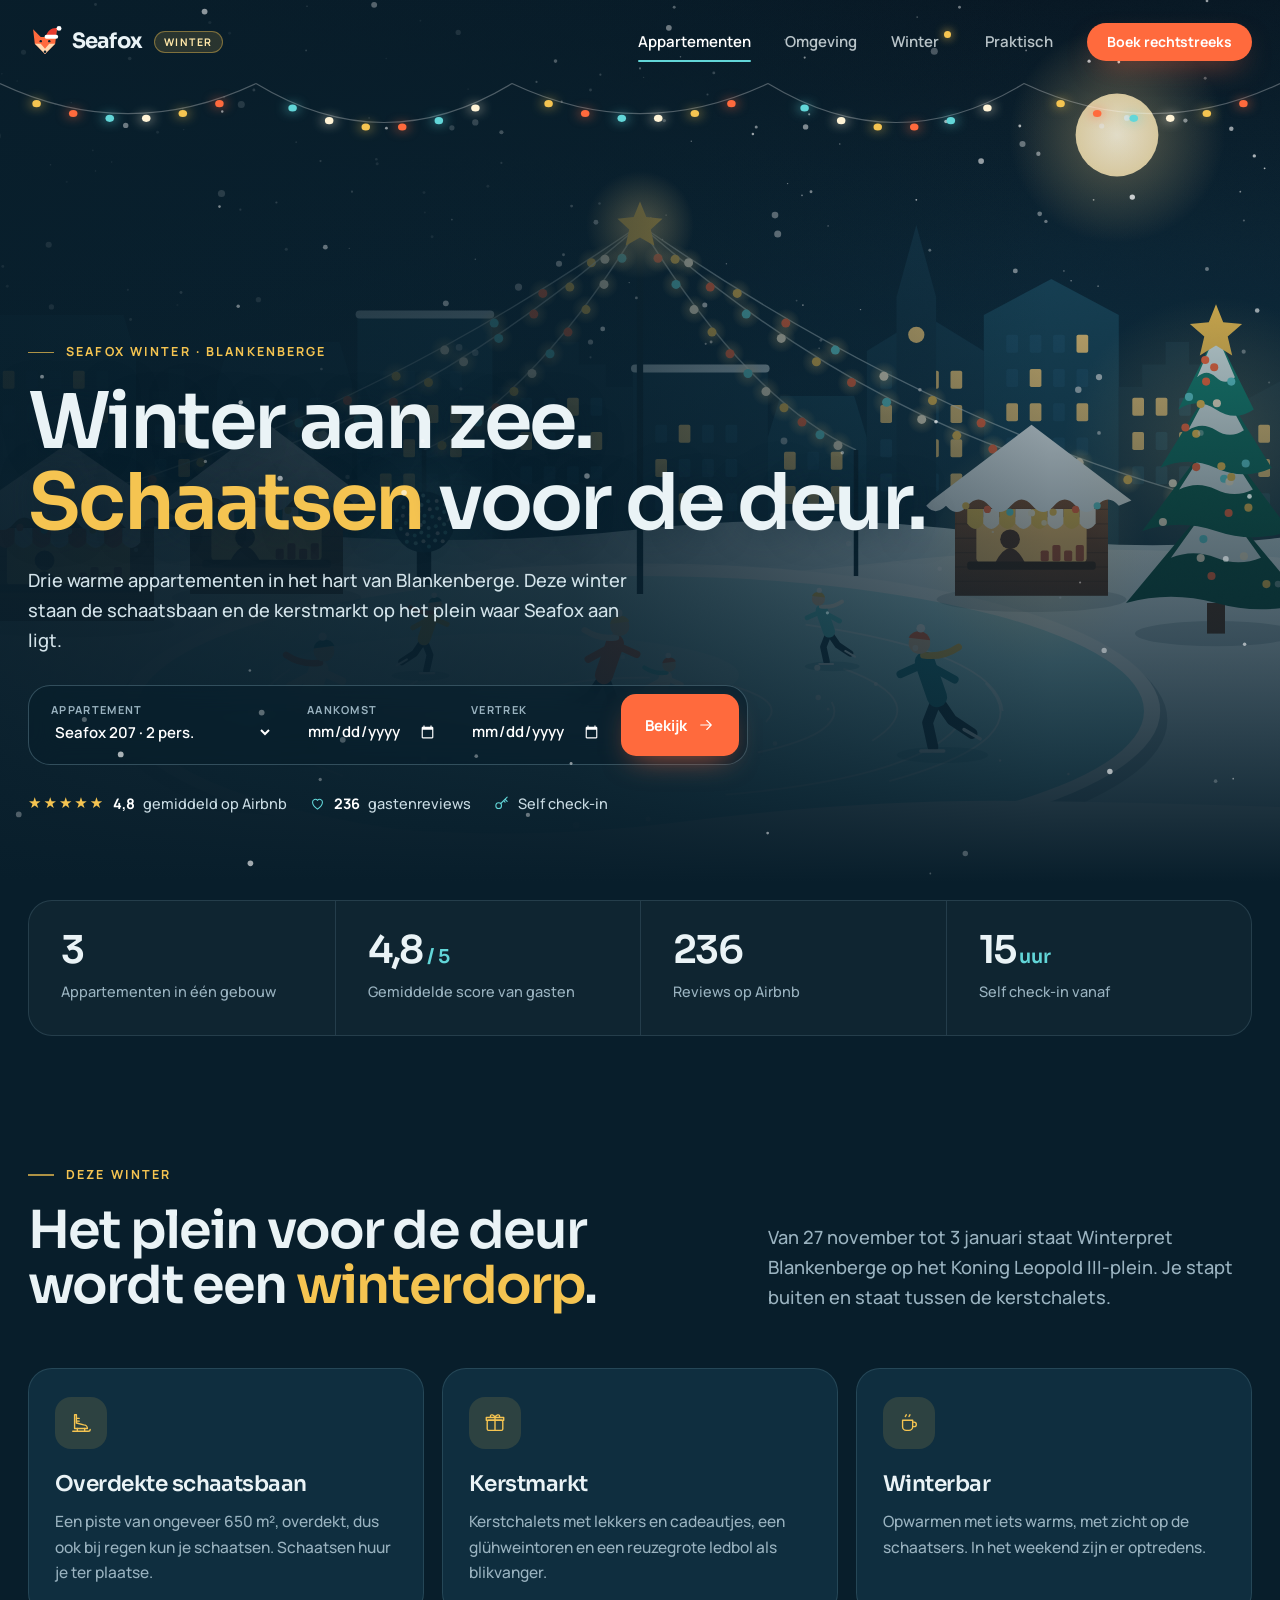
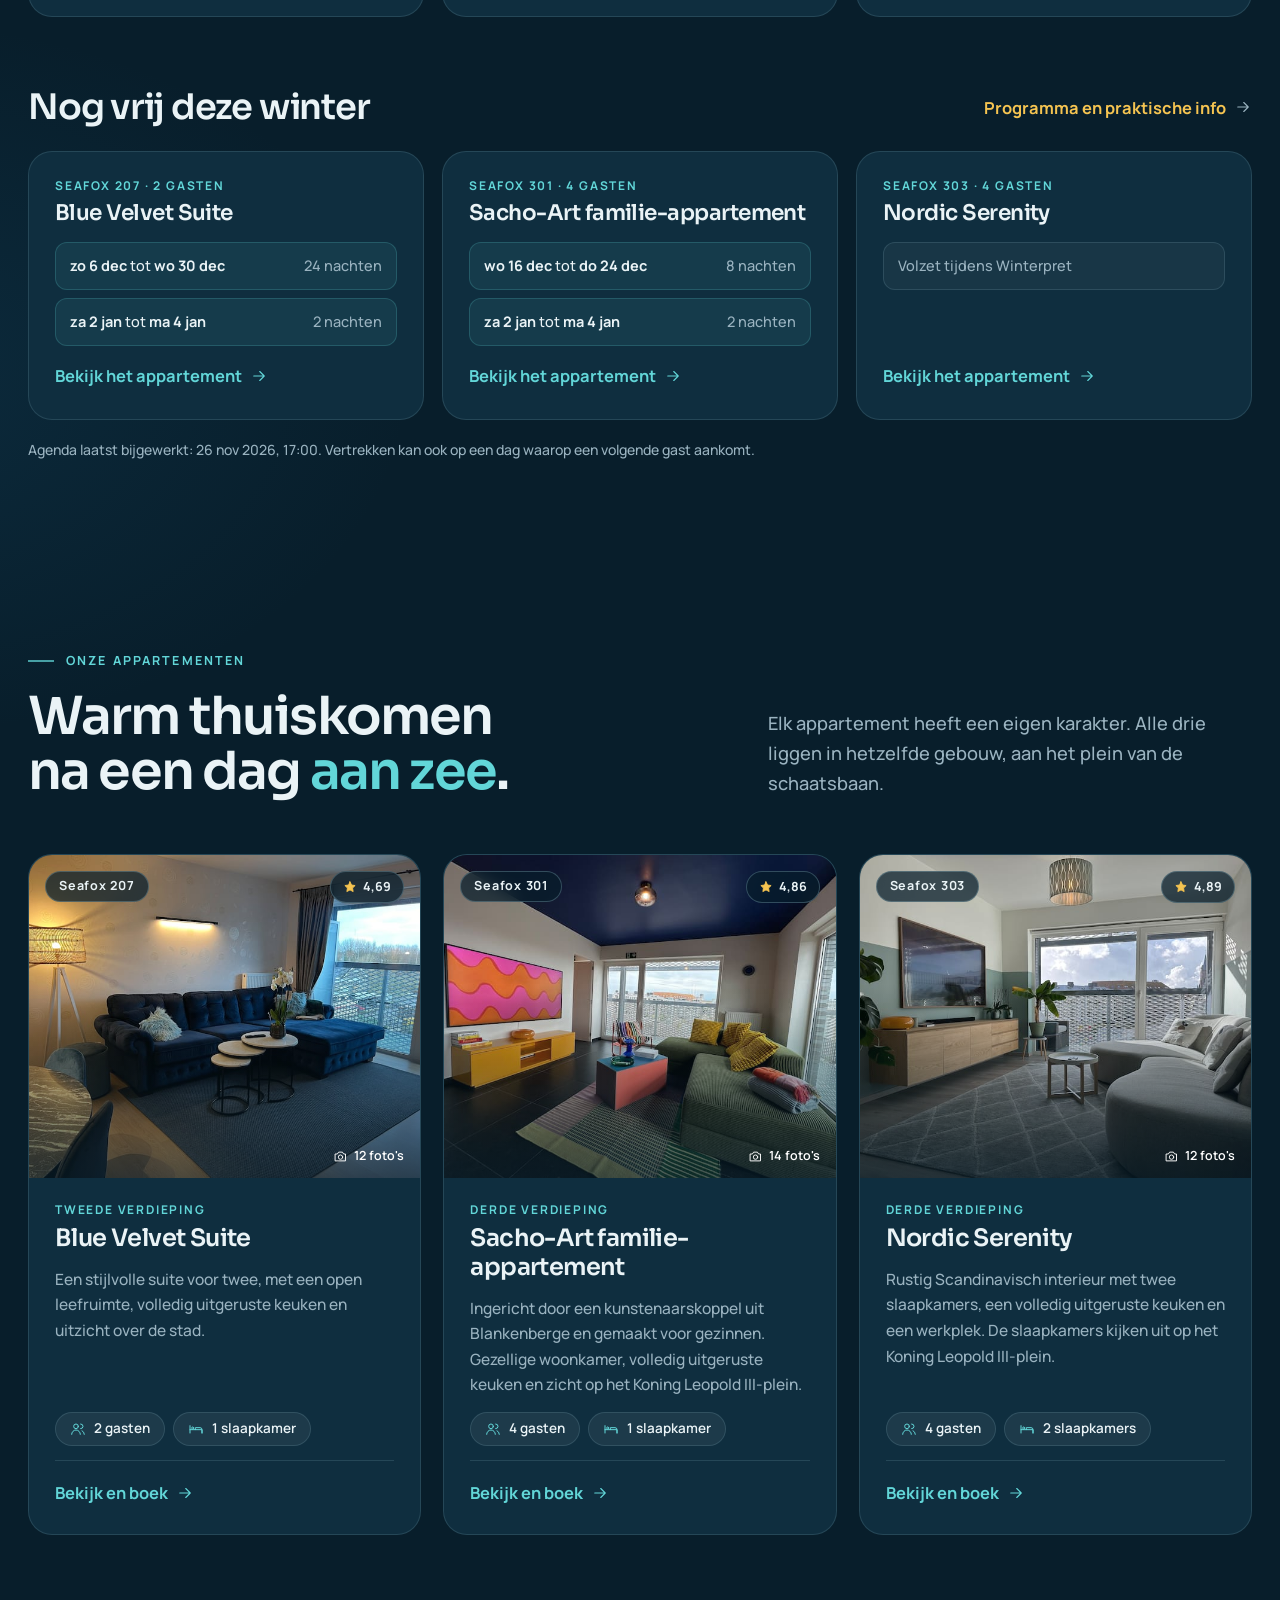
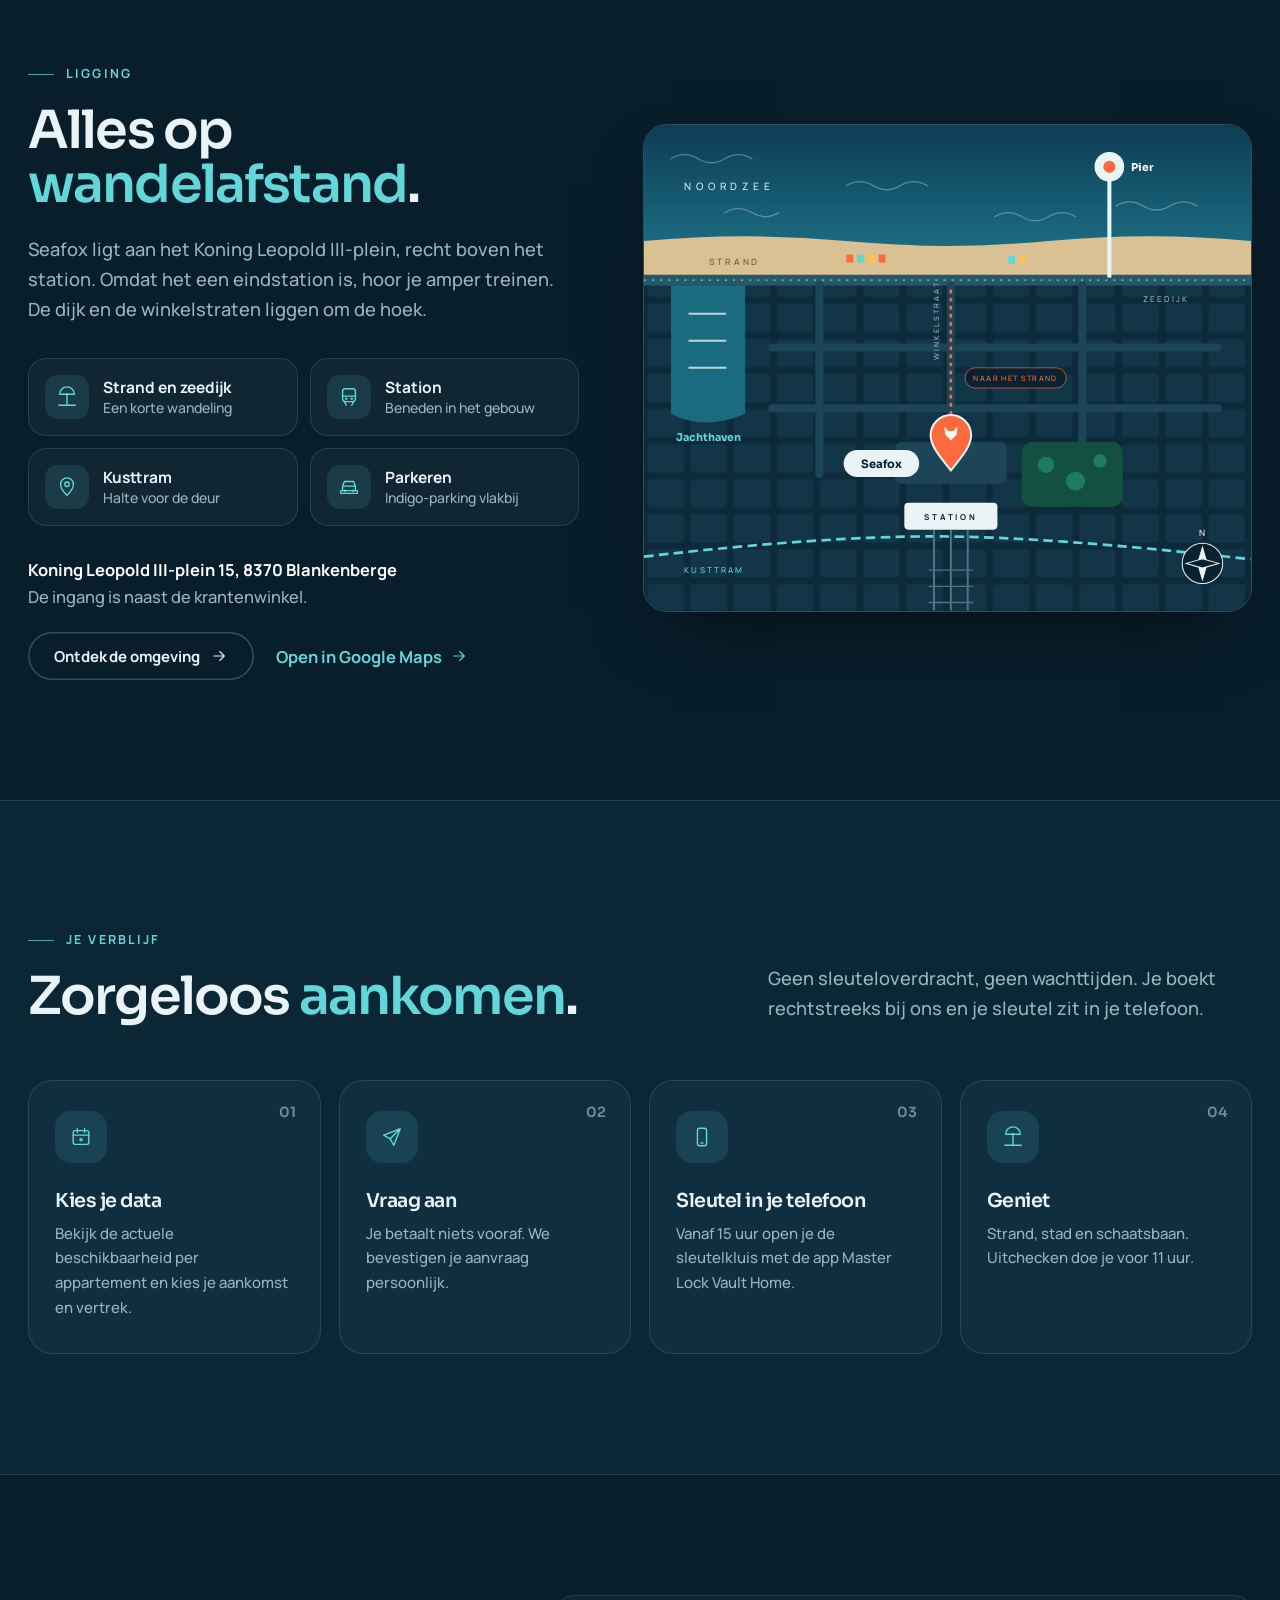
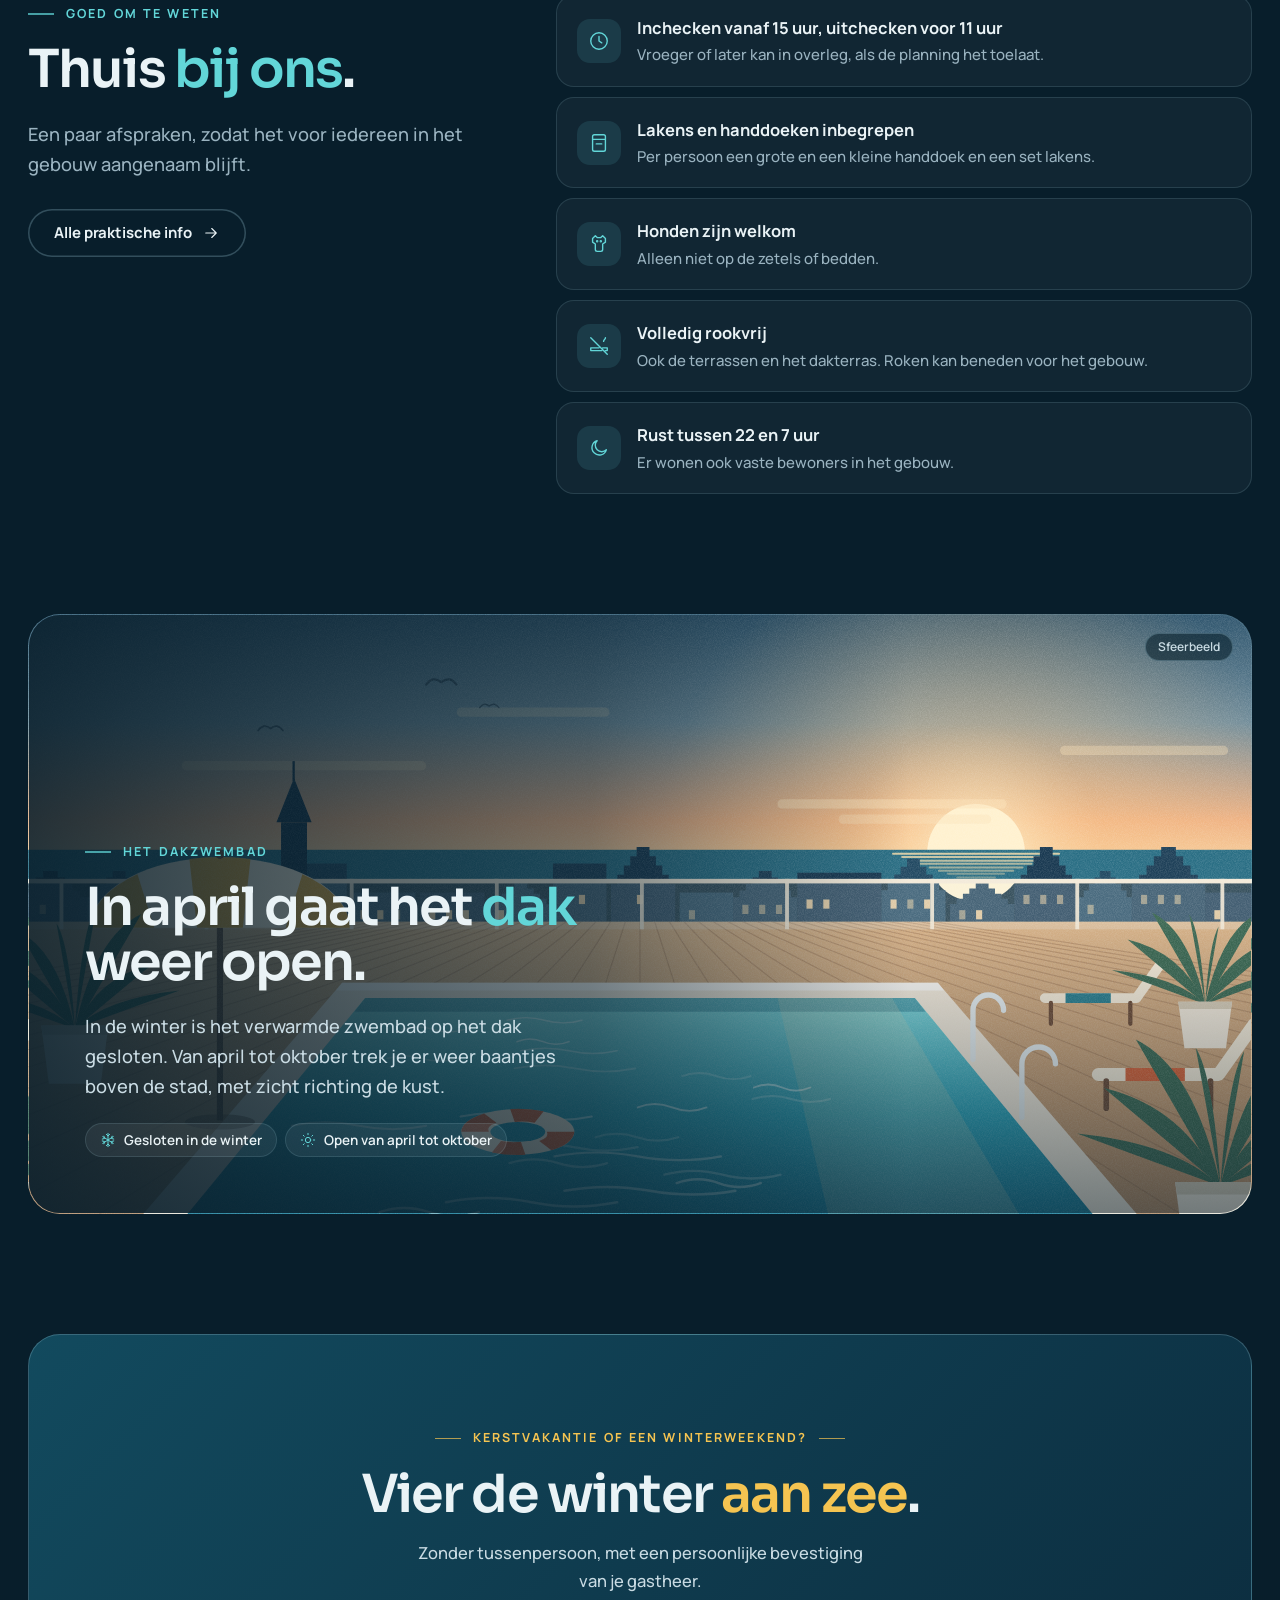
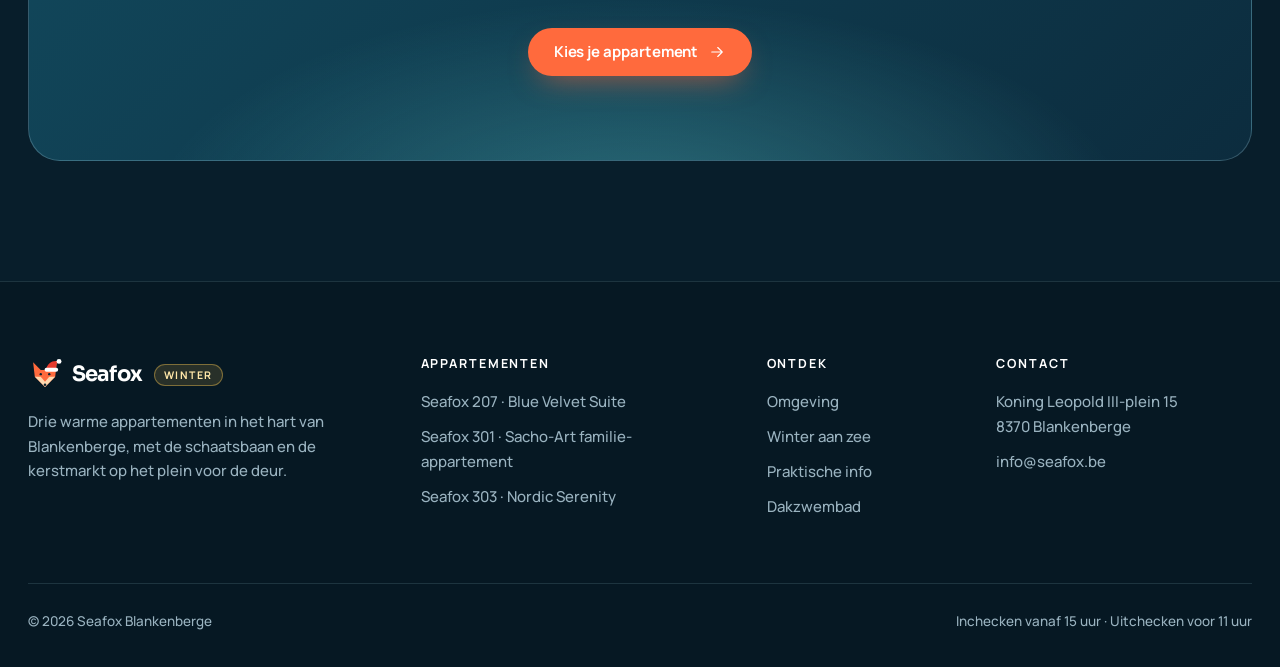
==== commit d087f9d9: "Seafox Winter op het tweede adres (map winter/), nieuw/ stuurt door Co-Authored-By: Claude Fable 5.2" ====
--- a/nieuw/index.html
+++ b/nieuw/index.html
@@ -1,264 +1,14 @@
 <!doctype html>
 <html lang="nl">
 <head>
-  <title>Seafox Blankenberge | Appartementen met dakzwembad aan zee</title>
-  <meta name="description" content="Drie vakantieappartementen in het centrum van Blankenberge, boven het station en vlak bij het strand, met een verwarmd zwembad op het dak. Boek rechtstreeks.">
   <meta charset="utf-8">
   <meta name="robots" content="noindex">
-  <meta name="viewport" content="width=device-width, initial-scale=1">
-  <meta name="theme-color" content="#081e2b">
-  <link rel="icon" href="assets/favicon.svg" type="image/svg+xml">
-  <link rel="preconnect" href="https://fonts.googleapis.com">
-  <link rel="preconnect" href="https://fonts.gstatic.com" crossorigin>
-  <link href="https://fonts.googleapis.com/css2?family=Manrope:wght@500;600;700&family=Sora:wght@500;600;700&display=swap" rel="stylesheet">
-  <link rel="stylesheet" href="assets/style.css">
+  <meta http-equiv="refresh" content="0; url=../winter/">
+  <title>Seafox Winter</title>
+  <link rel="canonical" href="../winter/">
 </head>
 <body>
-  <header id="site-header"></header>
-
-  <section class="hero" data-snow>
-    <div class="wrap">
-      <div>
-        <a class="season-pill" href="winter.html" data-season="winter"><b><span data-icon="snow"></span>Winter</b>Schaatsbaan en kerstmarkt op het plein voor de deur <span class="ico go" data-icon="arrow"></span></a>
-        <span class="eyebrow" data-season="other">Blankenberge · Belgische kust</span>
-        <h1>Slapen aan zee.<br><em>Zwemmen</em> op het dak.</h1>
-        <p class="lead">Drie karaktervolle appartementen in het hart van Blankenberge, met een verwarmd dakzwembad, het strand om de hoek en de trein voor de deur.</p>
-        <form class="finder" id="finder">
-          <label>Appartement <select id="f-apt"></select></label>
-          <label>Aankomst <input type="date" id="f-arr"></label>
-          <label>Vertrek <input type="date" id="f-dep"></label>
-          <button class="btn" type="submit">Bekijk <span data-icon="arrow"></span></button>
-        </form>
-        <div class="trust">
-          <span><span class="stars">★★★★★</span><b>4,8</b> gemiddeld op Airbnb</span>
-          <span><span data-icon="heart"></span><b>236</b> gastenreviews</span>
-          <span><span data-icon="key"></span>Self check-in</span>
-        </div>
-      </div>
-      <div class="collage" id="collage"></div>
-    </div>
-    <svg class="waves" viewBox="0 0 1440 90" preserveAspectRatio="none" fill="none" stroke="currentColor" stroke-width="1.5" aria-hidden="true"><path d="M0 30q60-24 120 0t120 0 120 0 120 0 120 0 120 0 120 0 120 0 120 0 120 0 120 0 120 0"/><path d="M0 56q60-24 120 0t120 0 120 0 120 0 120 0 120 0 120 0 120 0 120 0 120 0 120 0 120 0" opacity=".6"/><path d="M0 80q60-24 120 0t120 0 120 0 120 0 120 0 120 0 120 0 120 0 120 0 120 0 120 0 120 0" opacity=".3"/></svg>
-  </section>
-
-  <section class="stats">
-    <div class="wrap reveal">
-      <div><b>3</b><span>Appartementen in één gebouw</span></div>
-      <div><b>4,8<small>/ 5</small></b><span>Gemiddelde score van gasten</span></div>
-      <div><b>236</b><span>Reviews op Airbnb</span></div>
-      <div><b>15<small>uur</small></b><span>Self check-in vanaf</span></div>
-    </div>
-  </section>
-
-  <section id="appartementen">
-    <div class="wrap">
-      <div class="section-head reveal">
-        <div>
-          <span class="eyebrow">Onze appartementen</span>
-          <h2>Drie sferen,<br>één adres <em>aan zee</em>.</h2>
-        </div>
-        <p class="lead">Elk appartement heeft een eigen karakter. Alle drie liggen in hetzelfde gebouw, met toegang tot het zwembad op het dak.</p>
-      </div>
-      <div class="rooms" id="rooms"></div>
-    </div>
-  </section>
-
-  <section class="winter-band" data-season="winter">
-    <div class="wrap">
-      <div class="winter-card reveal" data-lights>
-        <div class="text" data-snow>
-          <span class="eyebrow gold">Winter aan zee</span>
-          <h2>Schaatsen en kerstmarkt <em style="color:var(--gold)">voor de deur</em>.</h2>
-          <p class="lead">Winterpret Blankenberge strijkt neer op het Koning Leopold III-plein, het plein waar Seafox aan ligt. Je stapt buiten en staat tussen de kerstchalets.</p>
-          <ul class="facts">
-            <li><i data-icon="calendar"></i><span><b id="w-dates">27 november tot 3 januari</b>Elke dag sfeer op het plein</span></li>
-            <li><i data-icon="skate"></i><span><b>Overdekte schaatsbaan van 650 m²</b>Met winterbar en zicht op de piste</span></li>
-            <li><i data-icon="gift"></i><span><b>Kerstmarkt met chalets</b>Glühwein, lekkers en cadeautjes</span></li>
-          </ul>
-          <div class="chips" style="gap:12px;margin-top:6px">
-            <a class="btn gold" href="winter.html">Ontdek de winter <span data-icon="arrow"></span></a>
-            <a class="btn ghost" href="winter.html#vrij">Wat is nog vrij?</a>
-          </div>
-        </div>
-        <div class="art"><img src="assets/illustrations/winter.svg" alt="Illustratie van een schaatsbaan en kerstmarkt bij avond" loading="lazy"><span class="sketch">Sfeerbeeld</span></div>
-      </div>
-    </div>
-  </section>
-
-  <section class="pool" id="zwembad">
-    <div class="wrap">
-      <div class="pool-card reveal" role="img" aria-label="Illustratie van het zwembad op het dak bij zonsondergang">
-        <span class="sketch">Sfeerbeeld</span>
-        <div class="text">
-          <span class="eyebrow">Het dakzwembad</span>
-          <h2>Baantjes trekken <em>boven</em> de stad.</h2>
-          <p class="lead">Op de vierde verdieping ligt een verwarmd zwembad met ligbedden en zicht richting de kust. Exclusief voor bewoners en gasten.</p>
-          <div class="chips">
-            <span class="chip"><span data-icon="sun"></span>April tot oktober</span>
-            <span class="chip"><span data-icon="pool"></span>Verwarmd</span>
-            <span class="chip"><span data-icon="key"></span>Neem je sleutel mee</span>
-          </div>
-        </div>
-      </div>
-    </div>
-  </section>
-
-  <section id="ligging" style="padding-top:0">
-    <div class="wrap place">
-      <div class="reveal">
-        <span class="eyebrow">Ligging</span>
-        <h2>Alles op <em>wandelafstand</em>.</h2>
-        <p class="lead">Seafox ligt aan het Koning Leopold III-plein, recht boven het station. Omdat het een eindstation is, hoor je amper treinen. De dijk en de winkelstraten liggen om de hoek.</p>
-        <ul class="near">
-          <li><span data-icon="beach"></span><b>Strand en zeedijk</b><span>Een korte wandeling</span></li>
-          <li><span data-icon="train"></span><b>Station</b><span>Beneden in het gebouw</span></li>
-          <li><span data-icon="pin"></span><b>Kusttram</b><span>Halte voor de deur</span></li>
-          <li><span data-icon="car"></span><b>Parkeren</b><span>Indigo-parking vlakbij</span></li>
-        </ul>
-        <p class="address"><b>Koning Leopold III-plein 15, 8370 Blankenberge</b><br>De ingang is naast de krantenwinkel.</p>
-        <div class="chips" style="gap:22px;align-items:center">
-          <a class="btn ghost" href="omgeving.html">Ontdek de omgeving <span data-icon="arrow"></span></a>
-          <a class="link" href="https://www.google.com/maps/search/?api=1&query=Koning+Leopold+III-plein+15+8370+Blankenberge" target="_blank" rel="noopener">Open in Google Maps <span data-icon="arrow"></span></a>
-        </div>
-      </div>
-      <div class="map reveal d1">
-        <svg viewBox="0 0 900 720" font-family="Manrope, sans-serif" role="img" aria-label="Schematische kaart van Blankenberge met Seafox bij het station">
-          <defs>
-            <linearGradient id="m-sea" x1="0" y1="0" x2="0" y2="1"><stop offset="0" stop-color="#0d3d55"/><stop offset="1" stop-color="#1b6b80"/></linearGradient>
-            <pattern id="m-blocks" width="64" height="52" patternUnits="userSpaceOnUse"><rect width="64" height="52" fill="#0d2a3a"/><rect x="5" y="5" width="54" height="42" rx="5" fill="#123547"/></pattern>
-          </defs>
-          <rect width="900" height="720" fill="url(#m-blocks)"/>
-          <rect width="900" height="178" fill="url(#m-sea)"/>
-          <g fill="none" stroke="#cfe9ee" stroke-width="2" opacity=".35" stroke-linecap="round"><path d="M40 50q20-12 40 0t40 0 40 0M300 90q20-12 40 0t40 0 40 0M700 120q20-12 40 0t40 0 40 0M120 130q20-12 40 0t40 0M520 136q20-12 40 0t40 0 40 0"/></g>
-          <text x="60" y="96" fill="#fff" font-size="15" letter-spacing="7" opacity=".85">NOORDZEE</text>
-          <path d="M0 172q150-14 300 0t300 0 300 0v52H0z" fill="#d9c193"/>
-          <rect y="222" width="900" height="16" fill="#27576b"/><path d="M0 230h900" stroke="#62d6d8" stroke-width="2" stroke-dasharray="3 9"/>
-          <text x="96" y="208" fill="#6b5a36" font-size="13" letter-spacing="4">STRAND</text>
-          <text x="740" y="262" fill="#9ab3c0" font-size="12" letter-spacing="3">ZEEDIJK</text>
-          <g><rect x="300" y="192" width="10" height="12" fill="#ff6a3d"/><rect x="316" y="192" width="10" height="12" fill="#62d6d8"/><rect x="332" y="192" width="10" height="12" fill="#f5c451"/><rect x="348" y="192" width="10" height="12" fill="#ff6a3d"/><rect x="540" y="194" width="10" height="12" fill="#62d6d8"/><rect x="556" y="194" width="10" height="12" fill="#f5c451"/></g>
-          <path d="M690 226V76" stroke="#eaf3f6" stroke-width="6"/><circle cx="690" cy="62" r="22" fill="#eaf3f6"/><circle cx="690" cy="62" r="9" fill="#ff6a3d"/>
-          <text x="722" y="68" fill="#fff" font-size="16" font-weight="700" font-family="Sora, sans-serif">Pier</text>
-          <path d="M40 238h110v190q-60 26-110 0z" fill="#1b6b80"/><g stroke="#fff" stroke-width="3" opacity=".7"><path d="M66 280h56M66 320h56M66 360h56"/></g>
-          <text x="48" y="468" fill="#62d6d8" font-size="16" font-weight="700" font-family="Sora, sans-serif">Jachthaven</text>
-          <g stroke="#1c4558" stroke-width="12" fill="none" stroke-linecap="round"><path d="M455 238V470"/><path d="M190 330h660M190 420h660"/><path d="M260 238v280M650 238v280"/></g>
-          <rect x="560" y="470" width="150" height="96" rx="16" fill="#14503f"/><g fill="#1f7a5e"><circle cx="596" cy="504" r="12"/><circle cx="640" cy="528" r="14"/><circle cx="676" cy="498" r="10"/></g>
-          <path d="M0 640q260-30 430-30t470 34" fill="none" stroke="#62d6d8" stroke-width="4" stroke-dasharray="14 8"/>
-          <text x="60" y="664" fill="#62d6d8" font-size="12" letter-spacing="3">KUSTTRAM</text>
-          <rect x="372" y="470" width="166" height="62" rx="10" fill="#1c4558"/>
-          <g stroke="#4d7385" stroke-width="3"><path d="M430 600v120M455 600v120M480 600v120"/></g><g stroke="#4d7385" stroke-width="2"><path d="M422 660h66M422 684h66M422 708h66"/></g>
-          <rect x="386" y="560" width="138" height="40" rx="6" fill="#eaf3f6"/><text x="455" y="585" fill="#0a2230" font-weight="700" font-size="12" letter-spacing="4" text-anchor="middle">STATION</text>
-          <path d="M455 440V246" fill="none" stroke="#ff6a3d" stroke-width="4" stroke-dasharray="2 10" stroke-linecap="round"/>
-          <g transform="translate(476 360)"><rect width="150" height="30" rx="15" fill="#0a2230" stroke="#ff6a3d"/><text x="75" y="20" fill="#ff6a3d" font-size="11" letter-spacing="2" text-anchor="middle">NAAR HET STRAND</text></g>
-          <text x="438" y="290" fill="#9ab3c0" font-size="11" letter-spacing="3" transform="rotate(-90 438 290)" text-anchor="middle">WINKELSTRAAT</text>
-          <circle class="pulse" cx="455" cy="478" r="16" fill="#ff6a3d"/>
-          <path d="M455 512c-20-24-30-38-30-52a30 30 0 0 1 60 0c0 14-10 28-30 52z" fill="#ff6a3d" stroke="#eaf3f6" stroke-width="3"/>
-          <g transform="translate(441 444) scale(.7)"><path d="M6 5l9 9h10l9-9-2 17-12 12L8 22z" fill="#fdfaf4"/></g>
-          <g transform="translate(296 482)"><rect width="112" height="40" rx="20" fill="#eaf3f6"/><text x="56" y="26" fill="#0a2230" font-size="17" text-anchor="middle" font-family="Sora, sans-serif" font-weight="700">Seafox</text></g>
-          <g transform="translate(828 650)" fill="none" stroke="#eaf3f6" stroke-width="1.5"><circle r="30" fill="#0a2230"/><path d="M0-24l7 24-7 24-7-24z" fill="#eaf3f6"/><path d="M-24 0l24-7 24 7-24 7z" fill="#0a2230"/></g>
-          <text x="828" y="610" fill="#eaf3f6" font-size="13" text-anchor="middle">N</text>
-          
-        </svg>
-      </div>
-    </div>
-  </section>
-
-  <section class="band" id="verblijf">
-    <div class="wrap">
-      <div class="section-head reveal">
-        <div>
-          <span class="eyebrow">Je verblijf</span>
-          <h2>Zorgeloos <em>aankomen</em>.</h2>
-        </div>
-        <p class="lead">Geen sleuteloverdracht, geen wachttijden. Je boekt rechtstreeks bij ons en je sleutel zit in je telefoon.</p>
-      </div>
-      <div class="steps">
-        <div class="step reveal"><span data-icon="calendar"></span><h3>Kies je data</h3><p>Bekijk de actuele beschikbaarheid per appartement en kies je aankomst en vertrek.</p></div>
-        <div class="step reveal d1"><span data-icon="send"></span><h3>Vraag aan</h3><p>Je betaalt niets vooraf. We bevestigen je aanvraag persoonlijk.</p></div>
-        <div class="step reveal d2"><span data-icon="phone"></span><h3>Sleutel in je telefoon</h3><p>Vanaf 15 uur open je de sleutelkluis met de app Master Lock Vault Home.</p></div>
-        <div class="step reveal d3"><span data-icon="beach"></span><h3>Geniet</h3><p>Strand, stad en zwembad. Uitchecken doe je voor 11 uur.</p></div>
-      </div>
-    </div>
-  </section>
-
-  <section>
-    <div class="wrap rules">
-      <div class="reveal">
-        <span class="eyebrow">Goed om te weten</span>
-        <h2>Thuis <em>bij ons</em>.</h2>
-        <p class="lead">Een paar afspraken, zodat het voor iedereen in het gebouw aangenaam blijft.</p>
-        <a class="btn ghost" href="praktisch.html">Alle praktische info <span data-icon="arrow"></span></a>
-      </div>
-      <ul class="rule-list reveal d1">
-        <li><span data-icon="clock"></span><b>Inchecken vanaf 15 uur, uitchecken voor 11 uur</b><span>Vroeger of later kan in overleg, als de planning het toelaat.</span></li>
-        <li><span data-icon="towel"></span><b>Lakens en handdoeken inbegrepen</b><span>Per persoon een grote en een kleine handdoek en een set lakens.</span></li>
-        <li><span data-icon="dog"></span><b>Honden zijn welkom</b><span>Alleen niet op de zetels of bedden.</span></li>
-        <li><span data-icon="nosmoke"></span><b>Volledig rookvrij</b><span>Ook de terrassen en het dakterras. Roken kan beneden voor het gebouw.</span></li>
-        <li><span data-icon="moon"></span><b>Rust tussen 22 en 7 uur</b><span>Er wonen ook vaste bewoners in het gebouw.</span></li>
-      </ul>
-    </div>
-  </section>
-
-  <section class="cta">
-    <div class="wrap">
-      <div class="cta-card reveal">
-        <span class="eyebrow">Klaar voor zeelucht?</span>
-        <h2>Boek <em>rechtstreeks</em> bij Seafox.</h2>
-        <p>Zonder tussenpersoon, met een persoonlijke bevestiging van je gastheer.</p>
-        <a class="btn" href="#appartementen">Kies je appartement <span data-icon="arrow"></span></a>
-      </div>
-    </div>
-  </section>
-
-  <footer id="site-footer"></footer>
-
-  <script type="module">
-    import { icon, cover, small, initSite, isoDate } from "./assets/site.js";
-    const { apartments } = await initSite("home");
-
-    // Collage bovenaan: één foto per appartement.
-    const pos = ["c1", "c2", "c3"];
-    document.getElementById("collage").innerHTML = `<div class="orb"></div>` +
-      [apartments[1], apartments[0], apartments[2]].map((a, i) => {
-        const p = a.photos[i === 0 ? 1 : 0] ?? a.photos[0];
-        const src = p ? small(p.src) : `assets/illustrations/${a.id}.svg`;
-        return `<figure class="${pos[i]}"><img src="${src}" alt="${a.name}, ${a.subtitle}" ${i ? 'loading="lazy"' : ""}><figcaption>${a.subtitle}</figcaption></figure>`;
-      }).join("") +
-      `<div class="badge b1"><i>${icon("pool")}</i><span><b>Dakzwembad</b>verwarmd, april tot oktober</span></div>
-       <div class="badge b2"><i>${icon("star")}</i><span><b>4,8 op 5</b>236 reviews</span></div>`;
-
-    document.getElementById("rooms").innerHTML = apartments.map((a, i) => `
-      <a class="room reveal d${i}" href="appartement.html?id=${a.id}">
-        <div class="pic">
-          ${cover(a)}
-          <span class="no">${a.name}</span>
-          <span class="rate">${icon("star")}${a.rating.split(" uit")[0]}</span>
-          ${a.photos.length ? `<span class="count">${icon("camera")}${a.photos.length} foto's</span>` : ""}
-        </div>
-        <div class="body">
-          <h3><small>${a.floor}</small>${a.subtitle}</h3>
-          <p>${a.summary}</p>
-          <div class="chips">
-            <span class="chip">${icon("users")}${a.guests} gasten</span>
-            <span class="chip">${icon("bed")}${a.bedrooms} slaapkamer${a.bedrooms > 1 ? "s" : ""}</span>
-          </div>
-          <div class="foot"><span class="link">Bekijk en boek ${icon("arrow")}</span></div>
-        </div>
-      </a>`).join("");
-    document.querySelectorAll("#rooms .reveal").forEach((el) => requestAnimationFrame(() => el.classList.add("in")));
-
-    // Zoekbalk: stuurt door naar het gekozen appartement met de datums al ingevuld.
-    const sel = document.getElementById("f-apt");
-    sel.innerHTML = apartments.map((a) => `<option value="${a.id}">${a.name} · ${a.guests} pers.</option>`).join("");
-    const today = isoDate(new Date());
-    document.getElementById("f-arr").min = today;
-    document.getElementById("f-dep").min = today;
-    document.getElementById("finder").addEventListener("submit", (e) => {
-      e.preventDefault();
-      const q = new URLSearchParams({ id: sel.value });
-      const arr = document.getElementById("f-arr").value, dep = document.getElementById("f-dep").value;
-      if (arr) q.set("arr", arr);
-      if (dep) q.set("dep", dep);
-      location.href = `appartement.html?${q}#boeken`;
-    });
-  </script>
+  <p>Het nieuwe ontwerp staat nu op <a href="../winter/">Seafox Winter</a>.</p>
+  <script>location.replace("../winter/" + location.search + location.hash);</script>
 </body>
 </html>
